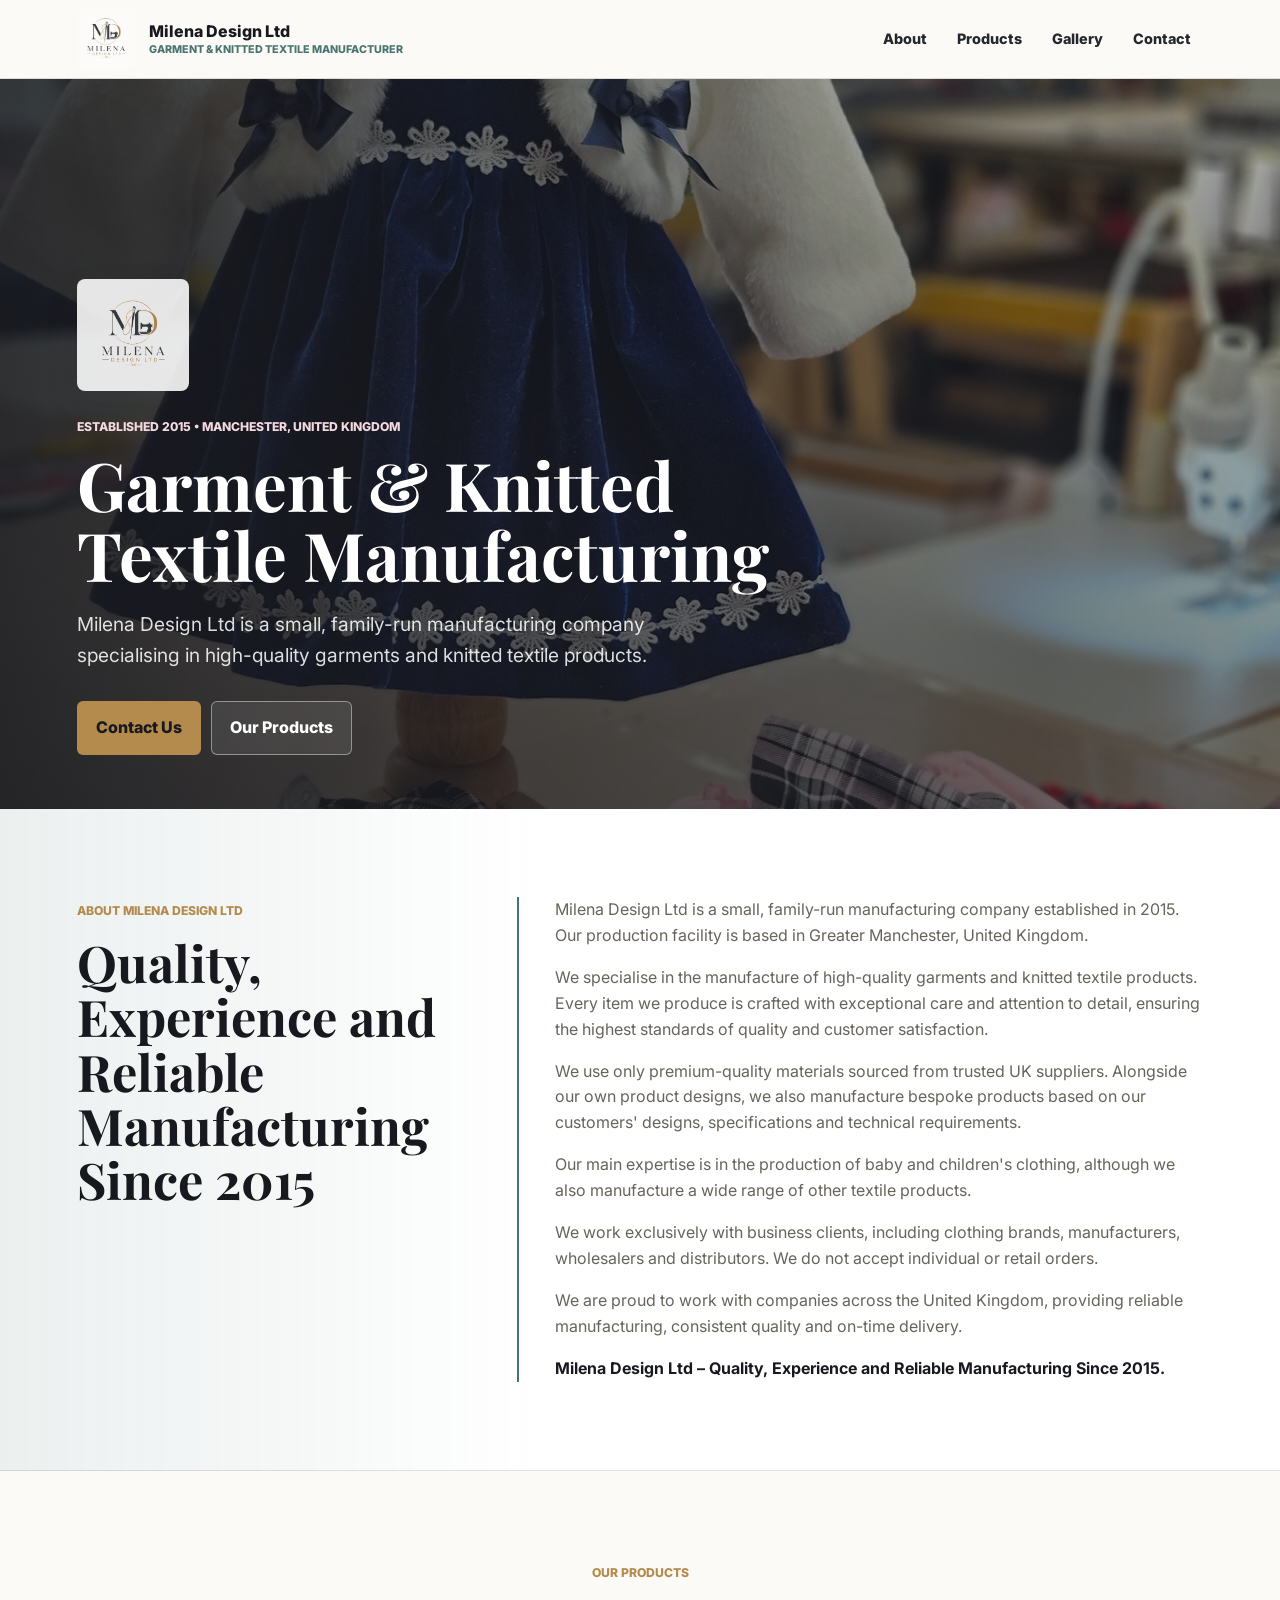
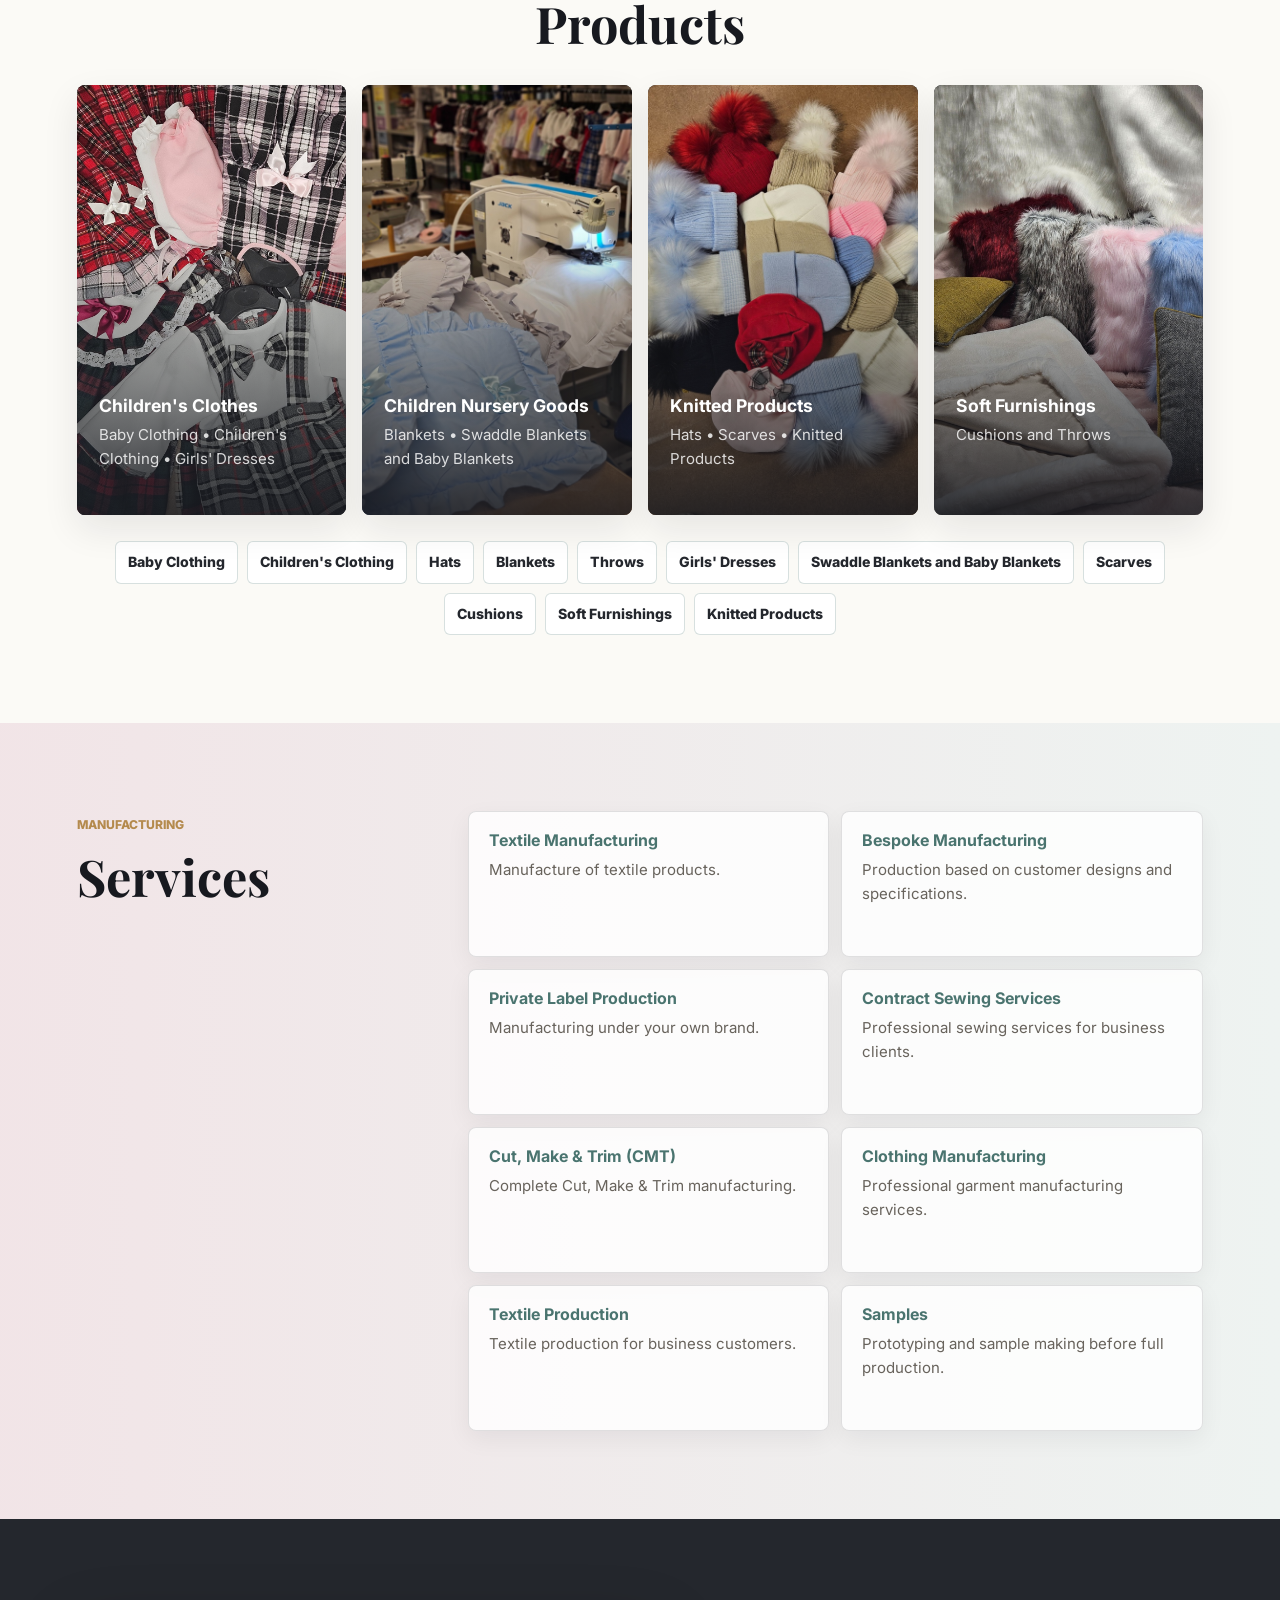
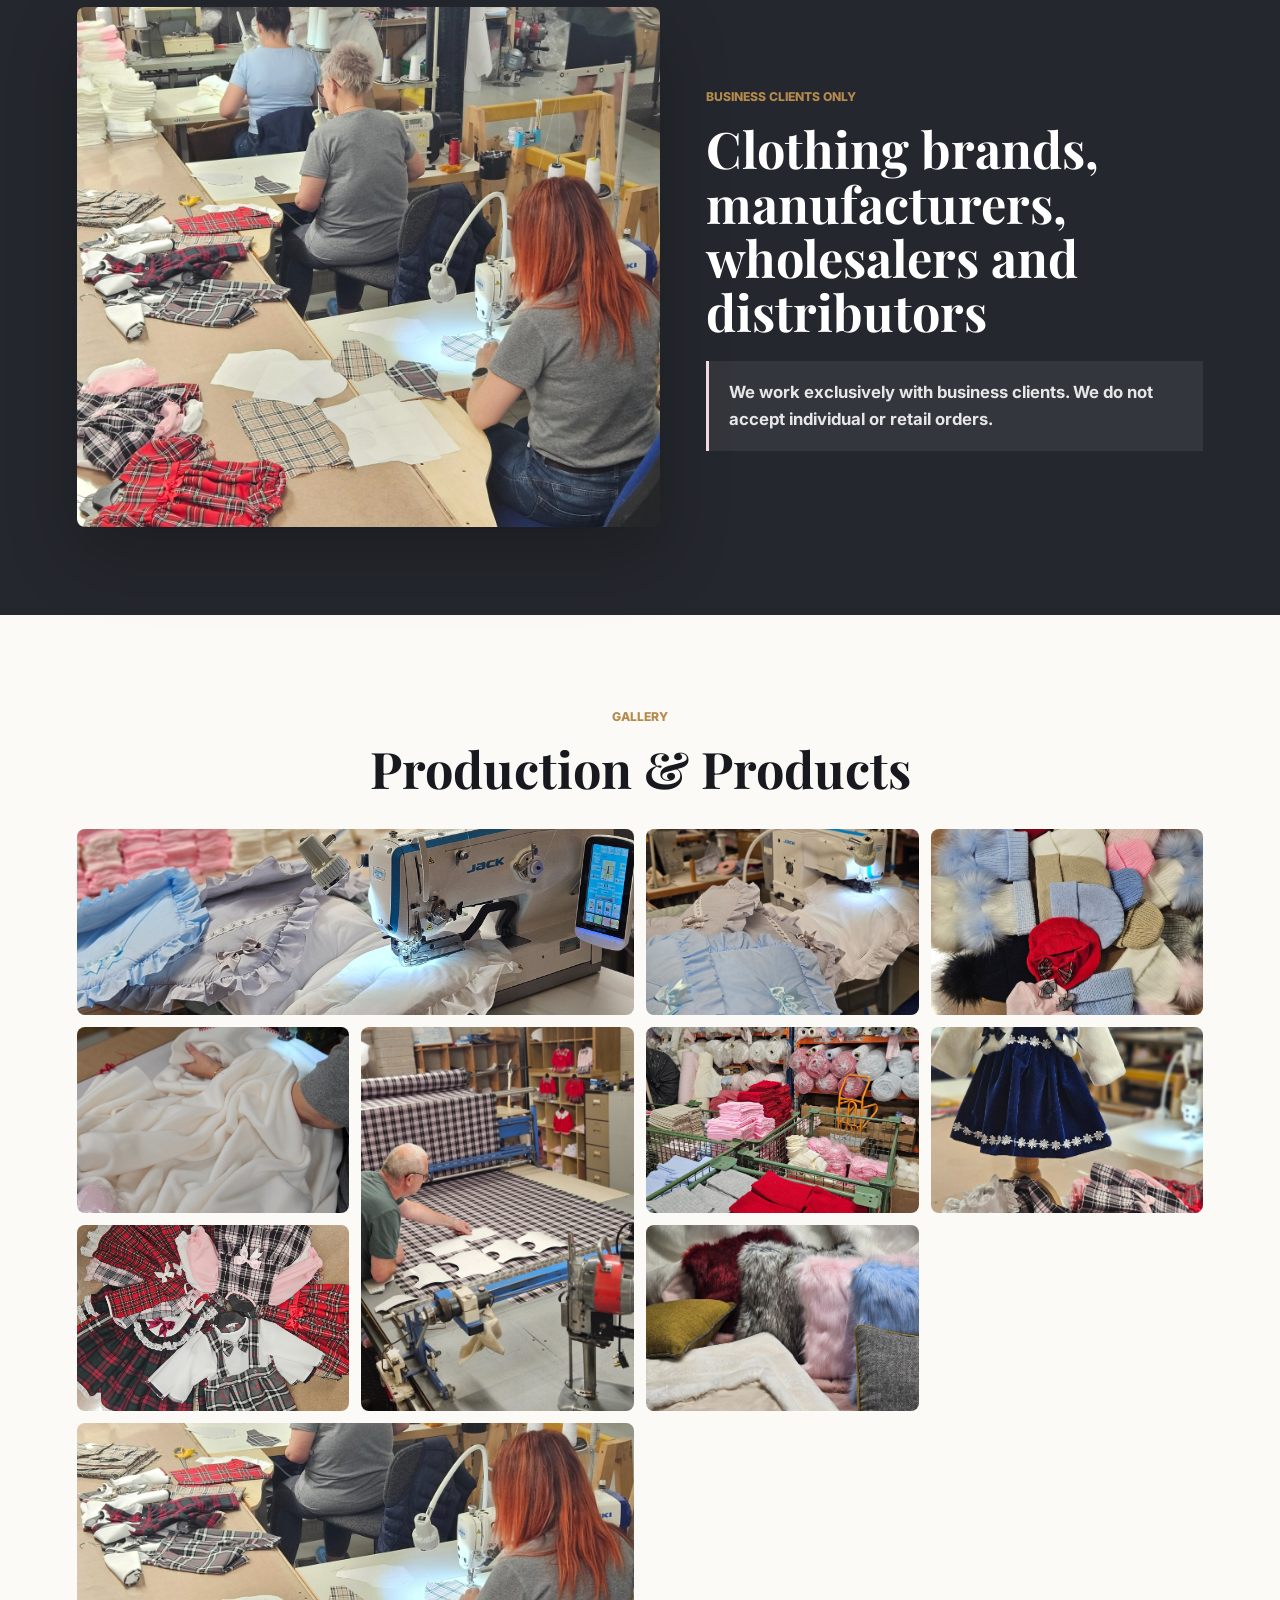
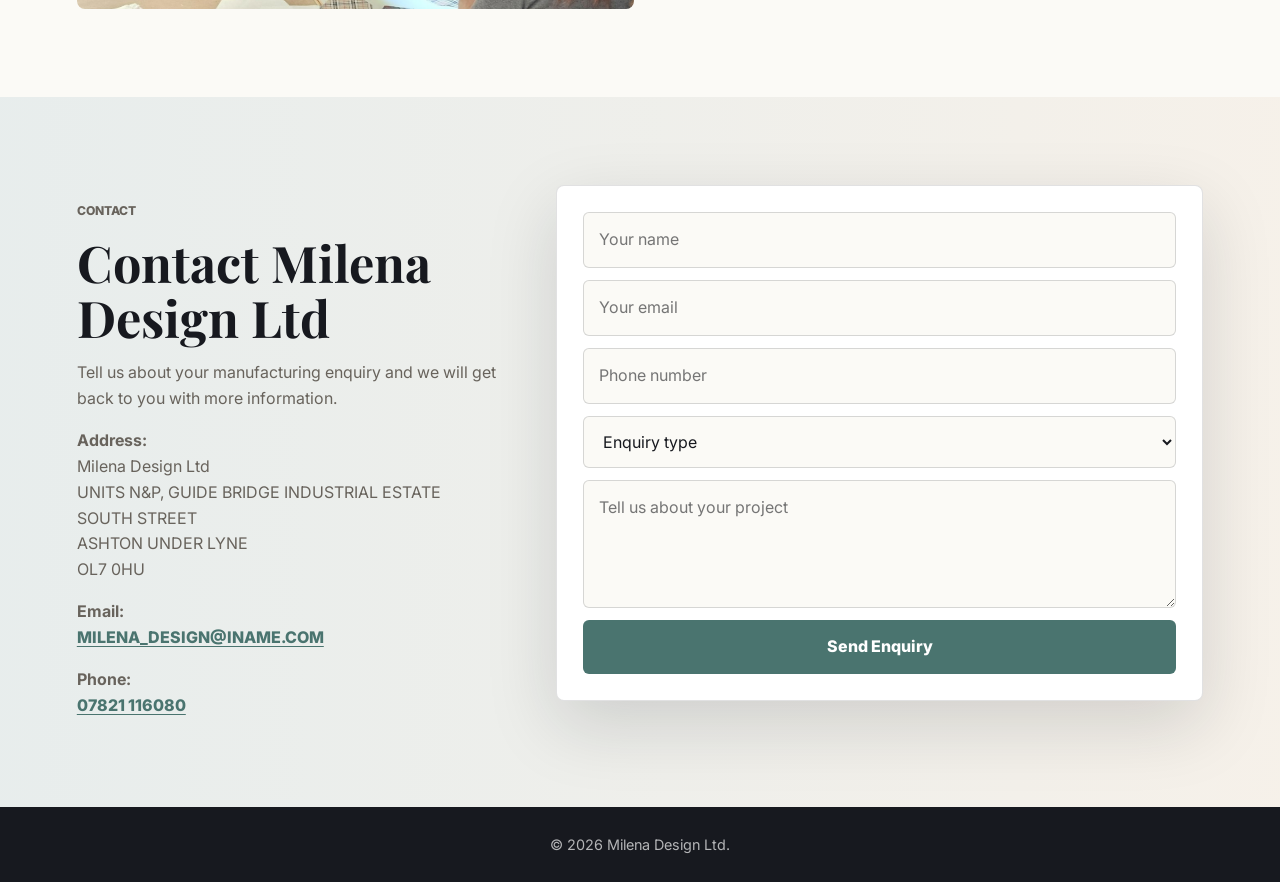
==== index.html @ 86151d1c "Add files via upload" ====
<!DOCTYPE html>
<html lang="en">
<head>
  <meta charset="UTF-8" />
  <meta name="viewport" content="width=device-width, initial-scale=1.0" />
  <title>Milena Design Ltd | Garment & Textile Manufacturing</title>
  <meta name="description" content="Milena Design Ltd is a family-run garment and knitted textile manufacturing company based in  Greater Manchester, United Kingdom, established in 2015. Contact: MILENA_DESIGN@INAME.COM, 07821 116080." />
  <link rel="preconnect" href="https://fonts.googleapis.com">
  <link rel="preconnect" href="https://fonts.gstatic.com" crossorigin>
  <link href="https://fonts.googleapis.com/css2?family=Inter:wght@400;500;600;700;800&family=Playfair+Display:wght@600;700&display=swap" rel="stylesheet">
  <link rel="stylesheet" href="style.css" />
</head>
<body>
<header class="site-header">
  <a class="brand" href="#top" aria-label="Milena Design Ltd home">
    <img src="assets/images/milena-design-logo.png" alt="Milena Design Ltd logo" />
    <span class="brand-copy">
      <strong>Milena Design Ltd</strong>
      <small>Garment &amp; Knitted Textile Manufacturer</small>
    </span>
  </a>
  <nav class="nav" aria-label="Main navigation">
    <a href="#about">About</a>
    <a href="#products">Products</a>
    <a href="#gallery">Gallery</a>
    <a href="#contact">Contact</a>
  </nav>
</header>

<main id="top">
  <section class="hero">
    <div class="hero-media">
      <img src="assets/images/girls-dress.jpg" alt="Girls' dress produced by Milena Design Ltd" />
    </div>
    <div class="hero-panel">
      <div class="hero-logo-frame">
        <img class="hero-logo-mark" src="assets/images/milena-design-logo-transparent.png" alt="Milena Design Ltd logo" />
      </div>
      <p class="eyebrow">Established 2015 • Manchester, United Kingdom</p>
      <h1>Garment & Knitted Textile Manufacturing</h1>
      <p class="hero-text">Milena Design Ltd is a small, family-run manufacturing company specialising in high-quality garments and knitted textile products.</p>
      <div class="hero-actions">
        <a class="btn primary" href="#contact">Contact Us</a>
        <a class="btn secondary" href="#products">Our Products</a>
      </div>
    

</div>
  </section>

  <section id="about" class="section about-section">
    <div class="section-title">
      <p class="eyebrow">About Milena Design Ltd</p>
      <h2>Quality, Experience and Reliable Manufacturing Since 2015</h2>
    </div>
    <div class="about-text">
      <p>Milena Design Ltd is a small, family-run manufacturing company established in 2015. Our production facility is based in Greater Manchester, United Kingdom.</p>
      <p>We specialise in the manufacture of high-quality garments and knitted textile products. Every item we produce is crafted with exceptional care and attention to detail, ensuring the highest standards of quality and customer satisfaction.</p>
      <p>We use only premium-quality materials sourced from trusted UK suppliers. Alongside our own product designs, we also manufacture bespoke products based on our customers' designs, specifications and technical requirements.</p>
      <p>Our main expertise is in the production of baby and children's clothing, although we also manufacture a wide range of other textile products.</p>
      <p>We work exclusively with business clients, including clothing brands, manufacturers, wholesalers and distributors. We do not accept individual or retail orders.</p>
      <p>We are proud to work with companies across the United Kingdom, providing reliable manufacturing, consistent quality and on-time delivery.</p>
      <p><strong>Milena Design Ltd – Quality, Experience and Reliable Manufacturing Since 2015.</strong></p>
    </div>
  </section>

  <section id="products" class="section products-section">
    <div class="section-title narrow">
      <p class="eyebrow">Our Products</p>
      <h2>Products</h2>
    </div>

    <div class="featured-products">
      <article class="feature-card">
        <img src="assets/images/childrens-clothes.jpg" alt="Children's clothes" />
        <div><h3>Children's Clothes</h3><p>Baby Clothing • Children's Clothing • Girls' Dresses</p></div>
      </article>
      <article class="feature-card">
        <img src="assets/images/baby-blankets-machine.jpg" alt="Baby Blankets and Swaddle Blankets" />
        <div><h3>Children Nursery Goods</h3><p>Blankets • Swaddle Blankets and Baby Blankets</p></div>
      </article>
      <article class="feature-card">
        <img src="assets/images/knitted-hats.jpg" alt="Hats and Knitted Textile Products" />
        <div><h3>Knitted Products</h3><p>Hats • Scarves • Knitted Products</p></div>
      </article>
      <article class="feature-card">
        <img src="assets/images/soft-furnishings.jpg" alt="Soft furnishings, cushions and throws" />
        <div><h3>Soft Furnishings</h3><p>Cushions and Throws</p></div>
      </article>
    </div>

    <div class="simple-list" aria-label="Additional products">
      <span>Baby Clothing</span>
      <span>Children's Clothing</span>
      <span>Hats</span>
      <span>Blankets</span>
      <span>Throws</span>
      <span>Girls' Dresses</span>
      <span>Swaddle Blankets and Baby Blankets</span>
      <span>Scarves</span>
      <span>Cushions</span>
      <span>Soft Furnishings</span>
      <span>Knitted Products</span>
    </div>
  </section>

  <section class="section services-section">
    <div class="services-card">
      <div class="services-intro">
        <p class="eyebrow">Manufacturing</p>
        <h2>Services</h2>
      </div>
      <div class="service-list service-grid">
        <article class="service-item">
          <h3>Textile Manufacturing</h3>
          <p>Manufacture of textile products.</p>
        </article>
        <article class="service-item">
          <h3>Bespoke Manufacturing</h3>
          <p>Production based on customer designs and specifications.</p>
        </article>
        <article class="service-item">
          <h3>Private Label Production</h3>
          <p>Manufacturing under your own brand.</p>
        </article>
        <article class="service-item">
          <h3>Contract Sewing Services</h3>
          <p>Professional sewing services for business clients.</p>
        </article>
        <article class="service-item">
          <h3>Cut, Make & Trim (CMT)</h3>
          <p>Complete Cut, Make & Trim manufacturing.</p>
        </article>
        <article class="service-item">
          <h3>Clothing Manufacturing</h3>
          <p>Professional garment manufacturing services.</p>
        </article>
        <article class="service-item">
          <h3>Textile Production</h3>
          <p>Textile production for business customers.</p>
        </article>
        <article class="service-item">
          <h3>Samples</h3>
          <p>Prototyping and sample making before full production.</p>
        </article>
      </div>
    </div>
  </section>

  <section class="section b2b-section">
    <img src="assets/images/workshop-production.jpg" alt="Workshop production at Milena Design Ltd" />
    <div>
      <p class="eyebrow">Business Clients Only</p>
      <h2>Clothing brands, manufacturers, wholesalers and distributors</h2>
      <p class="b2b-note">We work exclusively with business clients. We do not accept individual or retail orders.</p>
    </div>
  </section>

  <section id="gallery" class="section gallery-section">
    <div class="section-title narrow">
      <p class="eyebrow">Gallery</p>
      <h2>Production & Products</h2>
    </div>
    <div class="gallery-grid">
      <a class="wide" href="assets/images/sewing-machine-production.jpg"><img src="assets/images/sewing-machine-production.jpg" alt="Sewing machine production" /></a>
      <a href="assets/images/baby-blankets-machine.jpg"><img src="assets/images/baby-blankets-machine.jpg" alt="Baby blankets beside sewing machine" /></a>
      <a href="assets/images/knitted-hats.jpg"><img src="assets/images/knitted-hats.jpg" alt="Knitted hats" /></a>
      <a href="assets/images/textile-finishing.jpg"><img src="assets/images/textile-finishing.jpg" alt="Textile finishing" /></a>
      <a class="tall" href="assets/images/cutting-patterns.jpg"><img src="assets/images/cutting-patterns.jpg" alt="Cutting patterns" /></a>
      <a href="assets/images/materials-stock.jpg"><img src="assets/images/materials-stock.jpg" alt="Materials stock" /></a>
      <a href="assets/images/girls-dress.jpg"><img src="assets/images/girls-dress.jpg" alt="Girls' dress produced by Milena Design Ltd" /></a>
      <a href="assets/images/childrens-clothes.jpg"><img src="assets/images/childrens-clothes.jpg" alt="Children's clothes collection" /></a>
      <a href="assets/images/soft-furnishings.jpg"><img src="assets/images/soft-furnishings.jpg" alt="Soft furnishings, cushions and throws" /></a>
      <a class="wide" href="assets/images/workshop-production.jpg"><img src="assets/images/workshop-production.jpg" alt="Workshop production" /></a>
    </div>
  </section>

  <section id="contact" class="section contact-section">
    <div class="contact-copy">
      <p class="eyebrow">Contact</p>
      <h2>Contact Milena Design Ltd</h2>
      <p>Tell us about your manufacturing enquiry and we will get back to you with more information.</p>
      <p><strong>Address:</strong><br>Milena Design Ltd<br>UNITS N&amp;P, GUIDE BRIDGE INDUSTRIAL ESTATE<br>SOUTH STREET<br>ASHTON UNDER LYNE<br>OL7 0HU</p>
      <p><strong>Email:</strong><br><a href="mailto:MILENA_DESIGN@INAME.COM">MILENA_DESIGN@INAME.COM</a></p>
      <p><strong>Phone:</strong><br><a href="tel:+447821116080">07821 116080</a></p>
    </div>

    <form class="contact-form" action="mailto:MILENA_DESIGN@INAME.COM" method="post" enctype="text/plain">
      <input type="text" name="name" placeholder="Your name" required />
      <input type="email" name="email" placeholder="Your email" required />
      <input type="tel" name="phone" placeholder="Phone number" />
      <select name="service">
        <option value="">Enquiry type</option>
        <option>Baby Clothing</option>
        <option>Children's Clothing</option>
        <option>Knitted Products</option>
        <option>Bespoke Manufacturing</option>
        <option>Private Label Production</option>
        <option>Contract Sewing Services</option>
        <option>Cut, Make & Trim (CMT)</option>
        <option>Other</option>
      </select>
      <textarea name="message" placeholder="Tell us about your project"></textarea>
      <button class="btn primary" type="submit">Send Enquiry</button>
    </form>
  </section>
</main>

<footer class="site-footer">
  <p class="copyright">© 2026 Milena Design Ltd.</p>
</footer>
</body>
</html>
---- style.css ----
:root {
  --ink: #17191f;
  --charcoal: #24272d;
  --porcelain: #fbfaf6;
  --white: #ffffff;
  --mist: #eef3f1;
  --blush: #f4d9df;
  --teal: #4a746f;
  --copper: #ad675a;
  --brass: #b48a4d;
  --moss: #6f7f61;
  --text: #2b2a27;
  --muted: #68635c;
  --line: rgba(23, 25, 31, 0.13);
  --line-strong: rgba(23, 25, 31, 0.24);
  --shadow: 0 24px 70px rgba(23, 25, 31, 0.15);
  --soft-shadow: 0 14px 36px rgba(23, 25, 31, 0.09);
}

* {
  box-sizing: border-box;
  margin: 0;
  padding: 0;
}

html {
  scroll-behavior: smooth;
}

body {
  min-width: 320px;
  font-family: Inter, Arial, Helvetica, sans-serif;
  color: var(--text);
  background: var(--porcelain);
  line-height: 1.62;
  text-rendering: optimizeLegibility;
}

img {
  display: block;
  max-width: 100%;
}

a {
  color: inherit;
}

a:focus-visible,
button:focus-visible,
input:focus-visible,
select:focus-visible,
textarea:focus-visible {
  outline: 3px solid rgba(180, 138, 77, 0.42);
  outline-offset: 3px;
}

.site-header {
  position: sticky;
  top: 0;
  z-index: 50;
  display: grid;
  grid-template-columns: minmax(260px, 1fr) auto;
  gap: 26px;
  align-items: center;
  padding: 10px max(22px, 6vw);
  background: rgba(251, 250, 246, 0.92);
  border-bottom: 1px solid var(--line);
  backdrop-filter: blur(16px);
  -webkit-backdrop-filter: blur(16px);
}

.brand {
  display: inline-flex;
  width: fit-content;
  min-width: 0;
  align-items: center;
  gap: 14px;
  text-decoration: none;
}

.brand img {
  width: 58px;
  height: 58px;
  object-fit: contain;
}

.brand-copy {
  display: grid;
  gap: 3px;
  min-width: 0;
  line-height: 1.15;
}

.brand-copy strong {
  color: var(--ink);
  font-size: 1rem;
  font-weight: 800;
  letter-spacing: 0;
}

.brand-copy small {
  color: var(--teal);
  font-size: .67rem;
  font-weight: 800;
  letter-spacing: 0;
  text-transform: uppercase;
}

.nav {
  display: flex;
  flex-wrap: wrap;
  justify-content: flex-end;
  gap: 6px;
}

.nav a {
  min-height: 40px;
  display: inline-flex;
  align-items: center;
  padding: 9px 12px;
  border-radius: 6px;
  color: var(--charcoal);
  font-size: .9rem;
  font-weight: 800;
  text-decoration: none;
  transition: background .2s ease, color .2s ease;
}

.nav a:hover {
  background: var(--mist);
  color: var(--teal);
}

.hero {
  position: relative;
  min-height: calc(100svh - 170px);
  display: grid;
  align-items: end;
  overflow: hidden;
  background: var(--ink);
  isolation: isolate;
}

.hero-media {
  position: absolute;
  inset: 0;
  z-index: -2;
  min-height: 100%;
}

.hero-media::after {
  content: "";
  position: absolute;
  inset: 0;
  z-index: 1;
  background:
    linear-gradient(90deg, rgba(23, 25, 31, .84), rgba(23, 25, 31, .54) 42%, rgba(23, 25, 31, .12)),
    linear-gradient(180deg, rgba(23, 25, 31, .1), rgba(23, 25, 31, .52));
  pointer-events: none;
}

.hero-media img {
  width: 100%;
  height: 100%;
  min-height: calc(100svh - 170px);
  object-fit: cover;
  object-position: center 42%;
}

.hero-panel {
  width: min(760px, calc(100% - 44px));
  margin: 0 max(22px, 6vw) 54px;
  color: var(--white);
}

.hero-logo-frame {
  width: 112px;
  margin-bottom: 22px;
  padding: 8px;
  border-radius: 8px;
  background: rgba(255, 255, 255, .88);
  box-shadow: var(--soft-shadow);
}

.hero-logo-mark {
  width: 100%;
  height: auto;
  object-fit: contain;
}

.eyebrow {
  display: inline-block;
  margin-bottom: 14px;
  color: var(--brass);
  font-size: .76rem;
  font-weight: 800;
  letter-spacing: 0;
  text-transform: uppercase;
}

.hero .eyebrow {
  color: var(--blush);
}

h1,
h2,
h3 {
  color: var(--ink);
  line-height: 1.08;
  letter-spacing: 0;
}

h1,
h2 {
  font-family: "Playfair Display", Georgia, serif;
}

h1 {
  max-width: 720px;
  margin-bottom: 20px;
  color: var(--white);
  font-size: 4.2rem;
  line-height: 1.03;
}

h2 {
  font-size: 3.15rem;
}

h3 {
  font-size: 1.1rem;
}

.hero-text {
  max-width: 630px;
  margin-bottom: 30px;
  color: rgba(255, 255, 255, .86);
  font-size: 1.2rem;
}

.hero-actions {
  display: flex;
  flex-wrap: wrap;
  gap: 10px;
}

.btn {
  min-height: 48px;
  display: inline-flex;
  align-items: center;
  justify-content: center;
  padding: 13px 18px;
  border: 1px solid transparent;
  border-radius: 6px;
  font: inherit;
  font-weight: 800;
  text-decoration: none;
  cursor: pointer;
  transition: transform .2s ease, background .2s ease, border-color .2s ease, color .2s ease;
}

.btn:hover {
  transform: translateY(-1px);
}

.btn.primary {
  background: var(--brass);
  color: var(--ink);
}

.btn.primary:hover {
  background: #c79b5a;
}

.btn.secondary {
  border-color: rgba(255, 255, 255, .42);
  background: rgba(255, 255, 255, .09);
  color: var(--white);
}

.btn.secondary:hover {
  background: rgba(255, 255, 255, .18);
}

.section {
  padding: 88px max(22px, 6vw);
}

.section-title {
  max-width: 900px;
  margin: 0 auto 34px;
  text-align: center;
}

.section-title.narrow {
  max-width: 680px;
}

.about-section {
  display: grid;
  grid-template-columns: minmax(260px, .72fr) minmax(0, 1.28fr);
  gap: 54px;
  align-items: start;
  background:
    linear-gradient(90deg, rgba(74, 116, 111, .11), transparent 42%),
    var(--white);
  border-bottom: 1px solid var(--line);
}

.about-section .section-title {
  position: sticky;
  top: 104px;
  margin: 0;
  text-align: left;
}

.about-text {
  max-width: 880px;
  display: grid;
  gap: 16px;
  padding-left: 36px;
  border-left: 2px solid var(--teal);
}

.about-text p {
  color: var(--muted);
  font-size: 1rem;
}

.about-text strong {
  color: var(--ink);
}

.products-section {
  background: var(--porcelain);
}

.featured-products {
  max-width: 1220px;
  margin: 0 auto 26px;
  display: grid;
  grid-template-columns: repeat(4, minmax(0, 1fr));
  gap: 16px;
}

.feature-card {
  position: relative;
  min-height: 430px;
  display: grid;
  align-content: end;
  overflow: hidden;
  border-radius: 8px;
  background: var(--ink);
  box-shadow: var(--soft-shadow);
}

.feature-card img {
  position: absolute;
  inset: 0;
  width: 100%;
  height: 100%;
  object-fit: cover;
  transition: transform .45s ease, filter .45s ease;
}

.feature-card::after {
  content: "";
  position: absolute;
  inset: 0;
  background: linear-gradient(180deg, rgba(23, 25, 31, 0) 34%, rgba(23, 25, 31, .86));
}

.feature-card:hover img {
  transform: scale(1.045);
  filter: saturate(1.05);
}

.feature-card div {
  position: relative;
  z-index: 2;
  padding: 22px;
}

.feature-card h3 {
  margin-bottom: 8px;
  color: var(--white);
}

.feature-card p {
  min-height: 70px;
  color: rgba(255, 255, 255, .82);
  font-size: .94rem;
}

.simple-list {
  max-width: 1100px;
  margin: 0 auto;
  display: flex;
  flex-wrap: wrap;
  justify-content: center;
  gap: 9px;
}

.simple-list span {
  min-height: 40px;
  display: inline-flex;
  align-items: center;
  padding: 9px 12px;
  border: 1px solid rgba(74, 116, 111, .22);
  border-radius: 6px;
  background: var(--white);
  color: var(--charcoal);
  font-size: .88rem;
  font-weight: 800;
}

.services-section {
  background:
    linear-gradient(90deg, rgba(244, 217, 223, .56), rgba(238, 243, 241, .86)),
    var(--mist);
}

.services-card {
  max-width: 1160px;
  margin: 0 auto;
  display: grid;
  grid-template-columns: minmax(240px, .48fr) minmax(0, 1fr);
  gap: 38px;
  align-items: start;
}

.services-intro {
  position: sticky;
  top: 104px;
}

.service-list {
  display: grid;
  gap: 12px;
}

.service-grid {
  grid-template-columns: repeat(2, minmax(0, 1fr));
}

.service-item {
  min-height: 146px;
  padding: 20px;
  border: 1px solid var(--line);
  border-radius: 8px;
  background: rgba(255, 255, 255, .82);
  box-shadow: 0 8px 24px rgba(23, 25, 31, .06);
}

.service-item h3 {
  margin-bottom: 8px;
  color: var(--teal);
  font-size: 1rem;
}

.service-item p {
  color: var(--muted);
  font-size: .94rem;
}

.b2b-section {
  display: grid;
  grid-template-columns: minmax(0, 1.08fr) minmax(300px, .92fr);
  gap: 46px;
  align-items: center;
  background: var(--charcoal);
  color: rgba(255, 255, 255, .86);
}

.b2b-section img {
  width: 100%;
  height: 520px;
  object-fit: cover;
  border-radius: 8px;
  box-shadow: 0 28px 70px rgba(0, 0, 0, .24);
}

.b2b-section div {
  max-width: 610px;
}

.b2b-section h2 {
  color: var(--white);
}

.b2b-note {
  margin-top: 22px;
  padding: 18px 20px;
  border-left: 3px solid var(--blush);
  background: rgba(255, 255, 255, .07);
  color: rgba(255, 255, 255, .88);
  font-size: 1.05rem;
  font-weight: 700;
}

.gallery-section {
  background: var(--porcelain);
}

.gallery-grid {
  max-width: 1240px;
  margin: 0 auto;
  display: grid;
  grid-template-columns: repeat(4, minmax(0, 1fr));
  grid-auto-rows: 186px;
  gap: 12px;
}

.gallery-grid a {
  position: relative;
  overflow: hidden;
  border-radius: 8px;
  background: var(--ink);
}

.gallery-grid a.wide {
  grid-column: span 2;
}

.gallery-grid a.tall {
  grid-row: span 2;
}

.gallery-grid img {
  width: 100%;
  height: 100%;
  object-fit: cover;
  transition: transform .45s ease, opacity .45s ease;
}

.gallery-grid a:hover img {
  transform: scale(1.045);
  opacity: .95;
}

.contact-section {
  display: grid;
  grid-template-columns: minmax(260px, .8fr) minmax(0, 1.2fr);
  gap: 48px;
  align-items: start;
  background:
    linear-gradient(90deg, rgba(74, 116, 111, .13), rgba(180, 138, 77, .12)),
    var(--white);
}

.contact-copy {
  max-width: 540px;
}

.contact-copy p {
  margin-top: 16px;
  color: var(--muted);
}

.contact-copy a {
  color: var(--teal);
  font-weight: 800;
  text-decoration-thickness: 1px;
  text-underline-offset: 3px;
}

.contact-form {
  display: grid;
  gap: 12px;
  padding: 26px;
  border: 1px solid var(--line);
  border-radius: 8px;
  background: var(--white);
  box-shadow: var(--shadow);
}

input,
select,
textarea {
  width: 100%;
  border: 1px solid rgba(23, 25, 31, .16);
  border-radius: 6px;
  padding: 14px 15px;
  background: var(--porcelain);
  color: var(--ink);
  font: inherit;
  transition: background .2s ease, border-color .2s ease, box-shadow .2s ease;
}

input:focus,
select:focus,
textarea:focus {
  border-color: rgba(74, 116, 111, .68);
  background: var(--white);
  box-shadow: 0 0 0 4px rgba(74, 116, 111, .12);
  outline: none;
}

textarea {
  min-height: 128px;
  resize: vertical;
}

button {
  border: none;
}

.contact-form .btn.primary {
  width: 100%;
  background: var(--teal);
  color: var(--white);
}

.contact-form .btn.primary:hover {
  background: #3d645f;
}

.site-footer {
  padding: 26px max(22px, 6vw);
  background: var(--ink);
  color: rgba(255, 255, 255, .68);
  text-align: center;
  font-size: .9rem;
}

.copyright {
  color: rgba(255, 255, 255, .68);
}

@media (max-width: 1180px) {
  h1 {
    font-size: 3.7rem;
  }

  h2 {
    font-size: 2.65rem;
  }

  .featured-products {
    grid-template-columns: repeat(2, minmax(0, 1fr));
  }
}

@media (max-width: 980px) {
  .site-header,
  .about-section,
  .services-card,
  .b2b-section,
  .contact-section {
    grid-template-columns: 1fr;
  }

  .site-header {
    gap: 10px;
  }

  .nav {
    justify-content: flex-start;
  }

  .about-section .section-title,
  .services-intro {
    position: static;
  }

  .about-text {
    padding-left: 22px;
  }

  .service-grid,
  .gallery-grid {
    grid-template-columns: repeat(2, minmax(0, 1fr));
  }

  .b2b-section img {
    height: 430px;
  }
}

@media (max-width: 680px) {
  .site-header {
    position: static;
    padding: 12px 18px;
  }

  .brand {
    gap: 10px;
  }

  .brand img {
    width: 50px;
    height: 50px;
  }

  .brand-copy strong {
    font-size: .96rem;
  }

  .brand-copy small {
    font-size: .62rem;
  }

  .nav {
    width: 100%;
    gap: 4px;
  }

  .nav a {
    padding: 8px 9px;
    font-size: .84rem;
  }

  .hero {
    min-height: 590px;
  }

  .hero-media img {
    min-height: 590px;
    object-position: 48% center;
  }

  .hero-media::after {
    background:
      linear-gradient(180deg, rgba(23, 25, 31, .32), rgba(23, 25, 31, .88)),
      linear-gradient(90deg, rgba(23, 25, 31, .32), rgba(23, 25, 31, .08));
  }

  .hero-panel {
    width: calc(100% - 36px);
    margin: 0 18px 36px;
  }

  .hero-logo-frame {
    width: 108px;
    margin-bottom: 18px;
  }

  h1 {
    font-size: 2.85rem;
  }

  h2 {
    font-size: 2.25rem;
  }

  .hero-text {
    font-size: 1.05rem;
  }

  .hero-actions .btn {
    flex: 1 1 160px;
    padding-left: 12px;
    padding-right: 12px;
  }

  .section {
    padding: 64px 18px;
  }

  .featured-products,
  .service-grid,
  .gallery-grid {
    grid-template-columns: 1fr;
  }

  .feature-card {
    min-height: 360px;
  }

  .feature-card p {
    min-height: 0;
  }

  .gallery-grid {
    grid-auto-rows: 238px;
  }

  .gallery-grid a.wide,
  .gallery-grid a.tall {
    grid-column: span 1;
    grid-row: span 1;
  }

  .b2b-section img {
    height: 350px;
  }

  .contact-form {
    padding: 18px;
  }
}
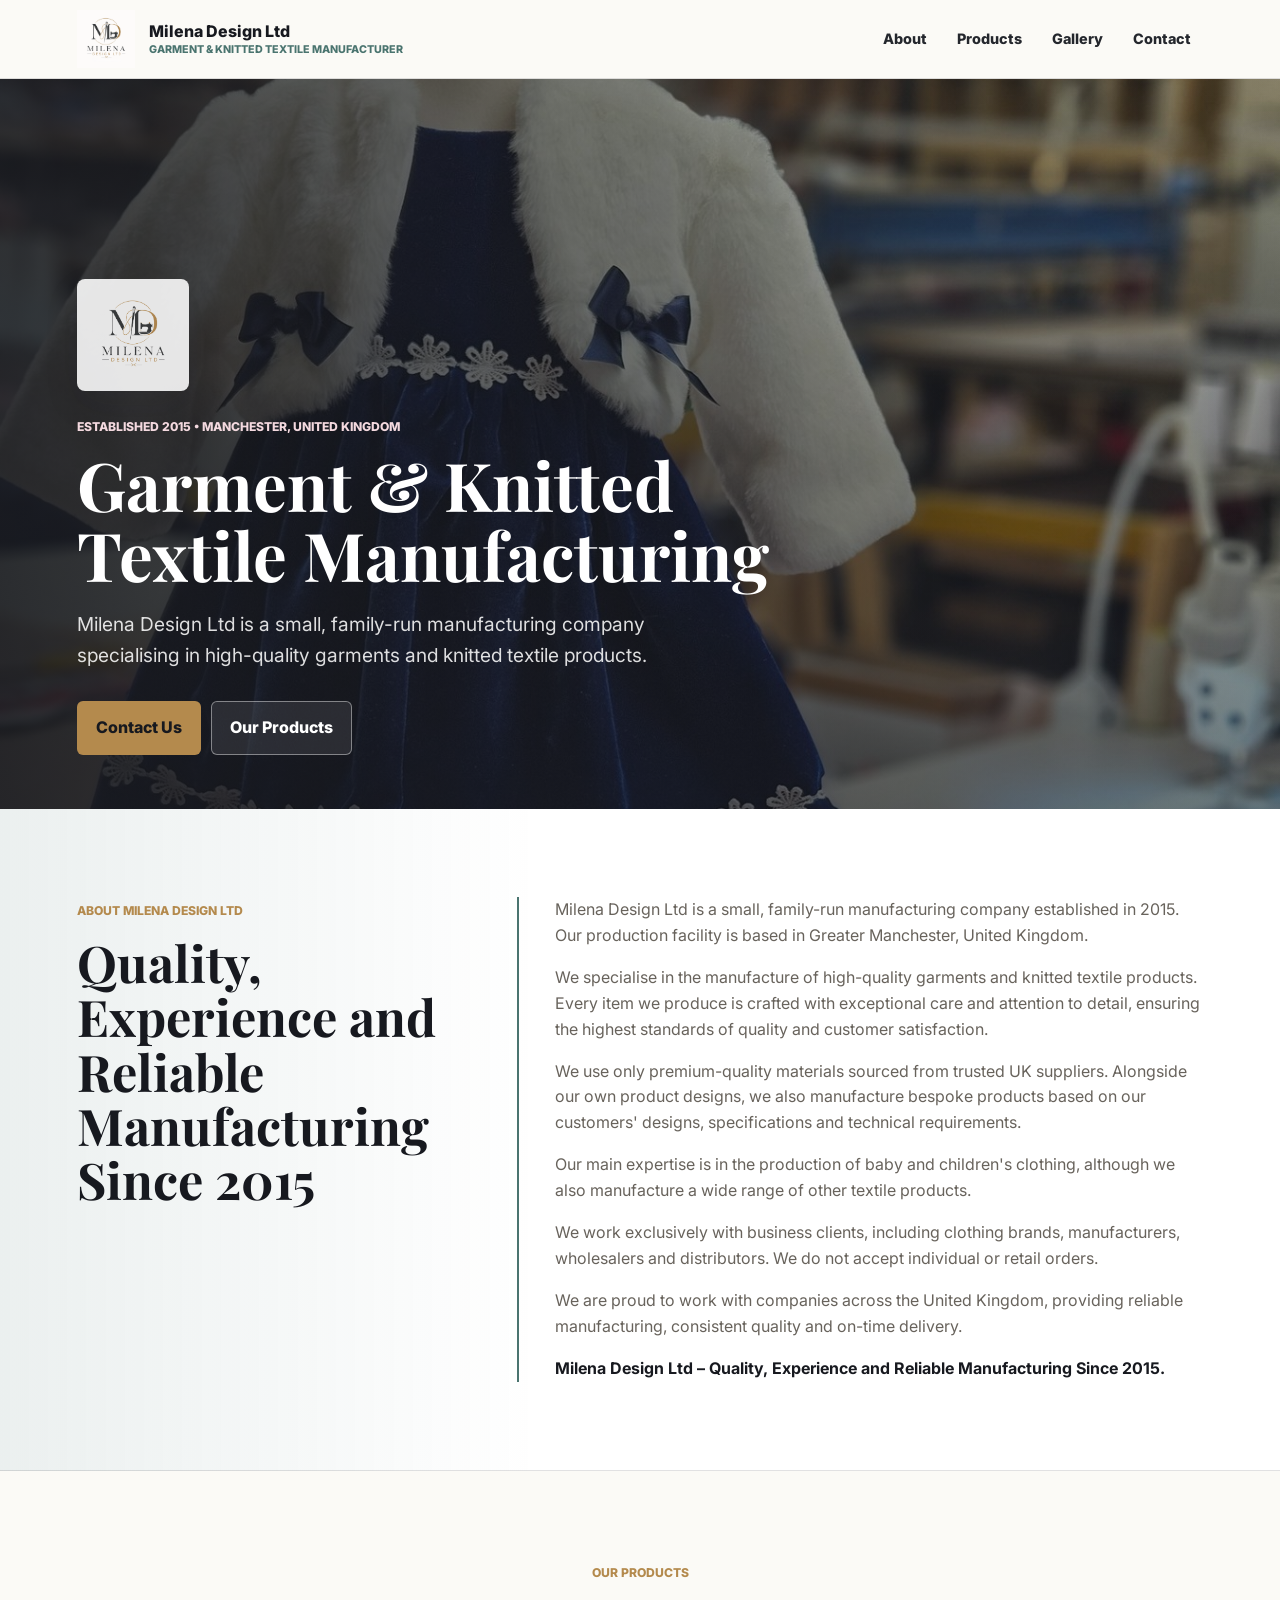
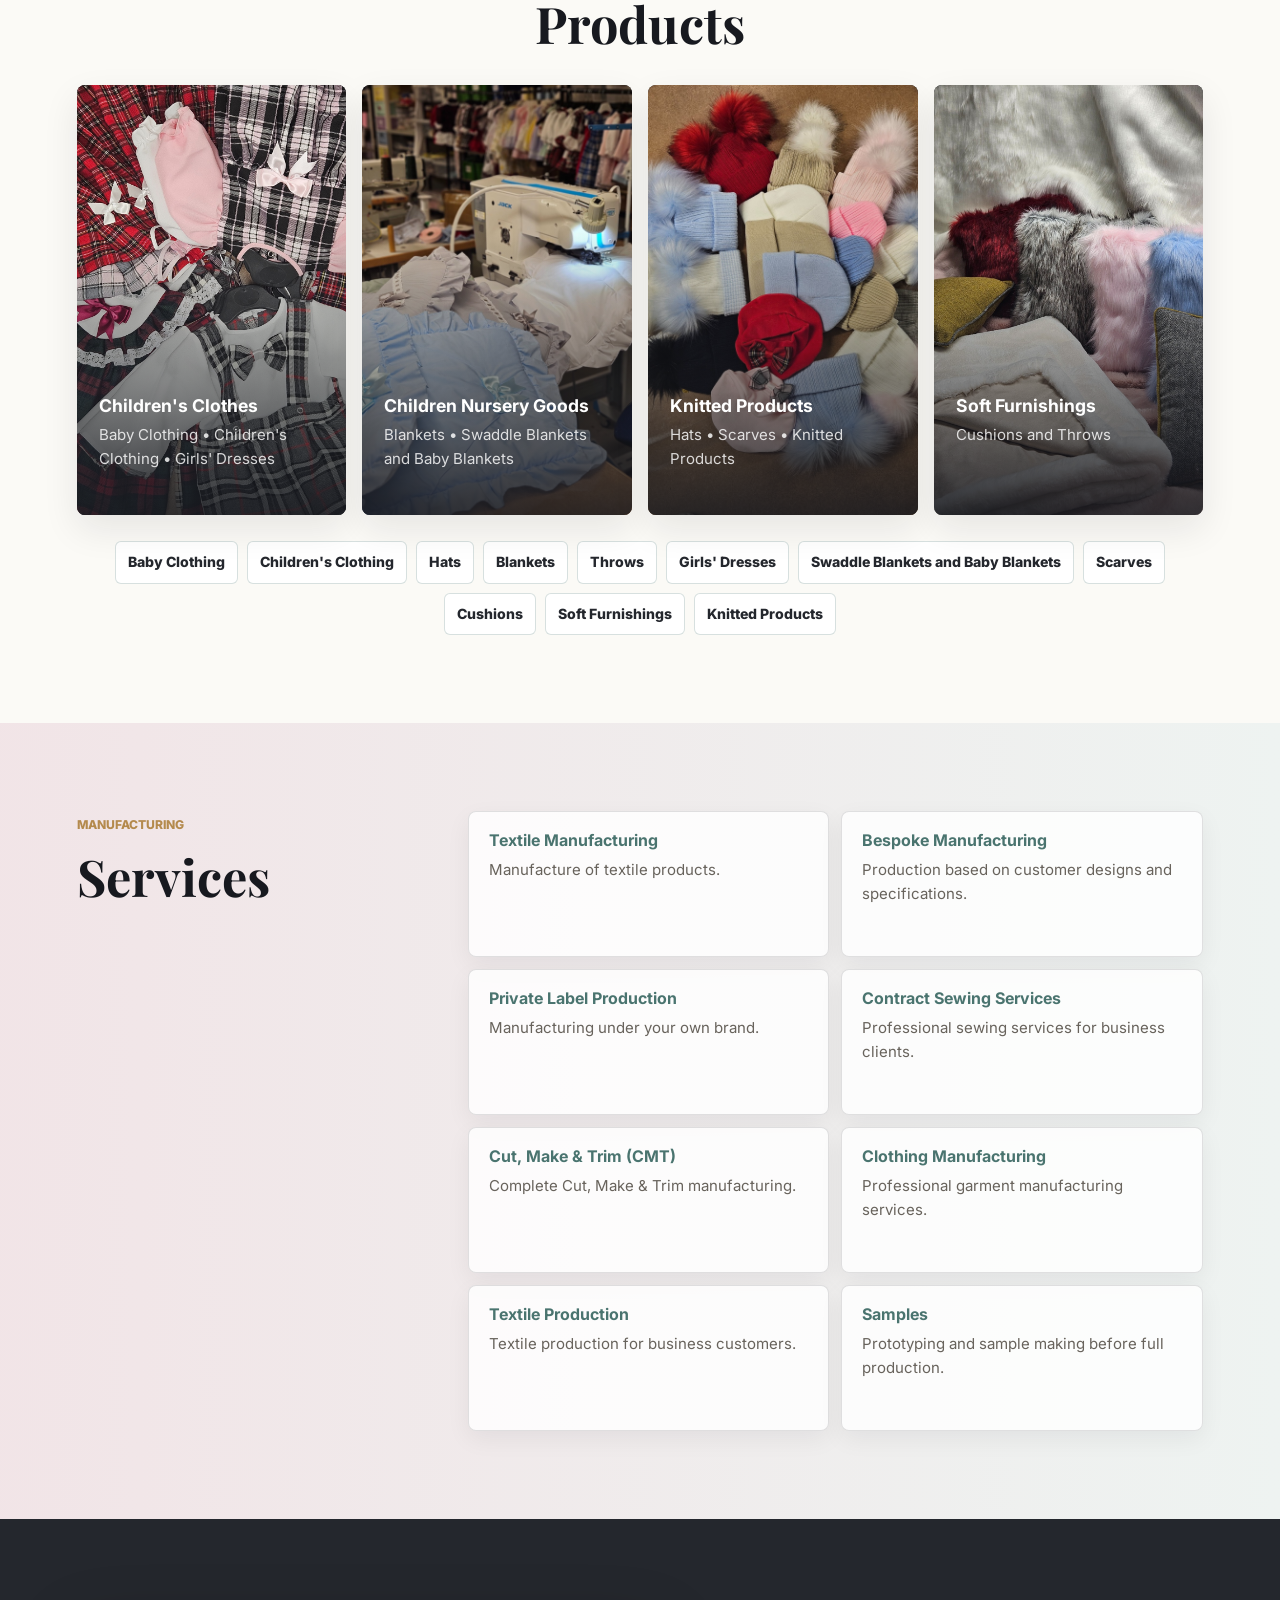
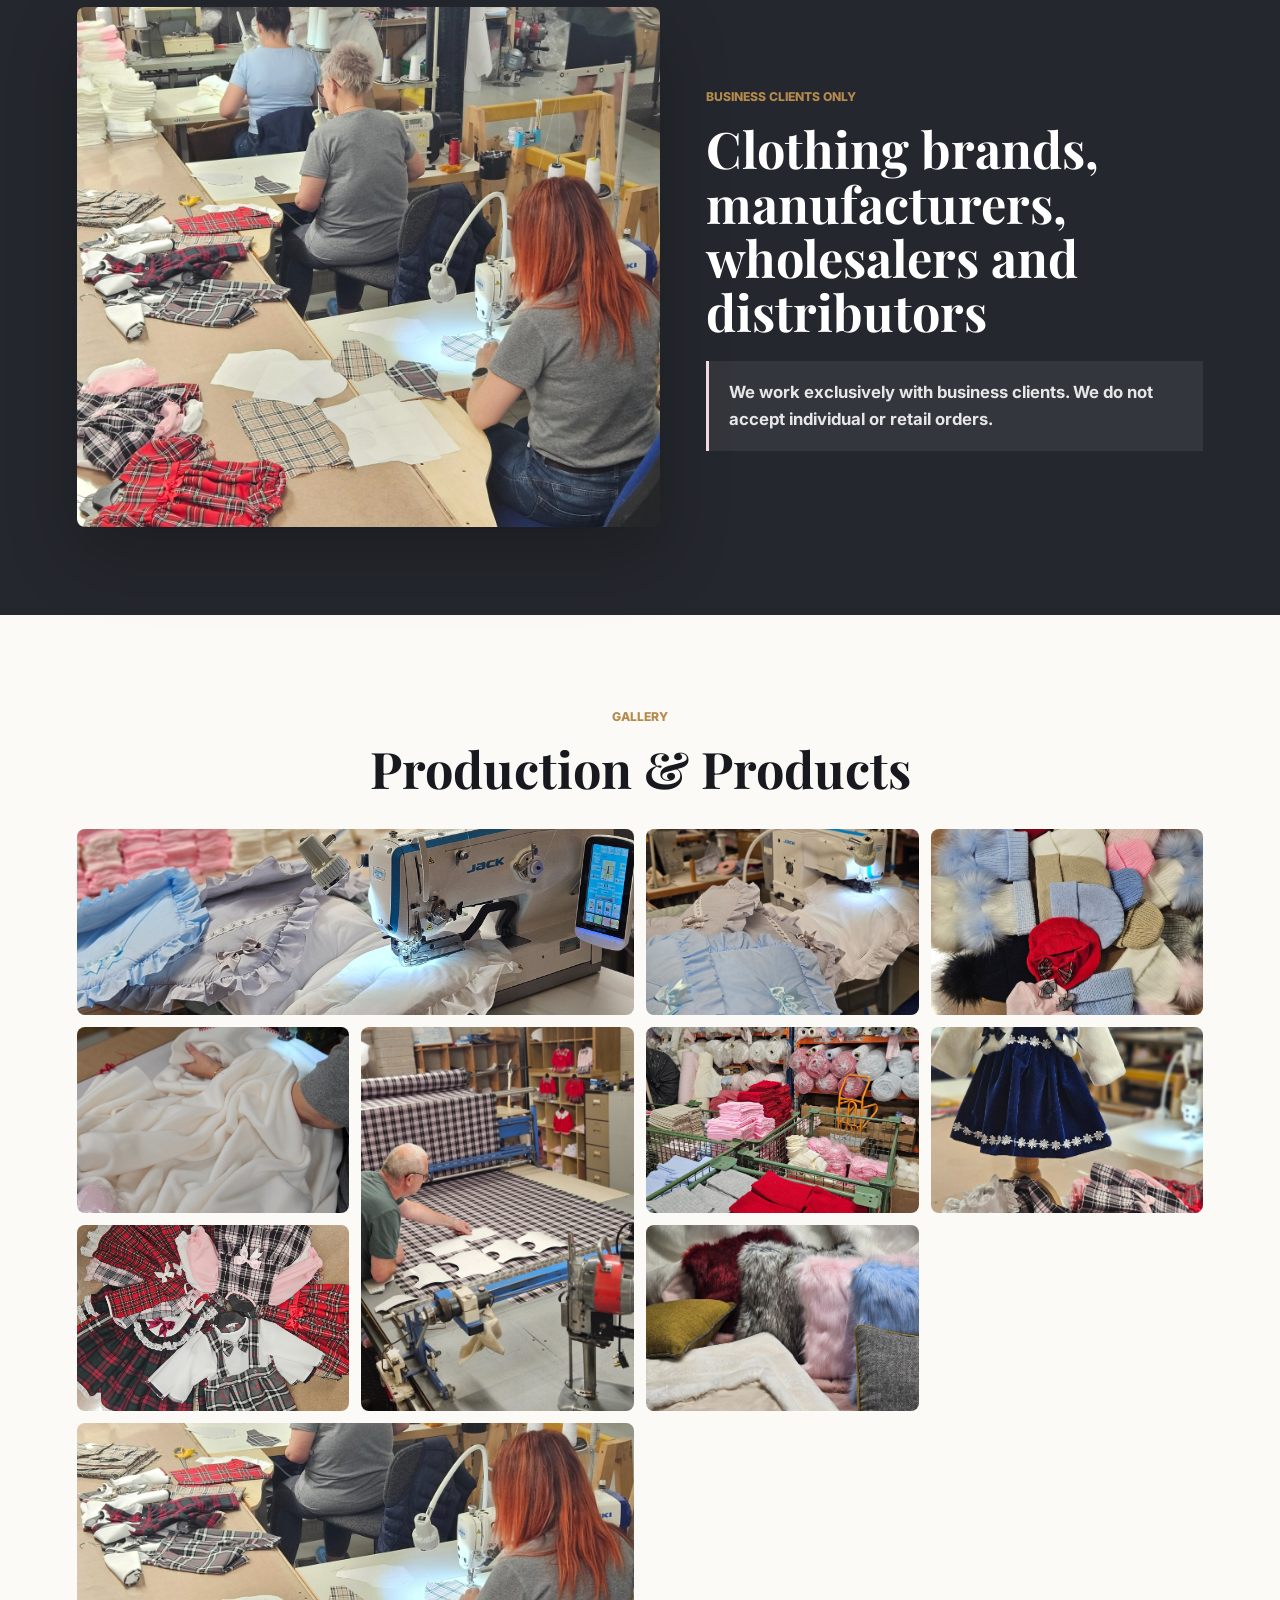
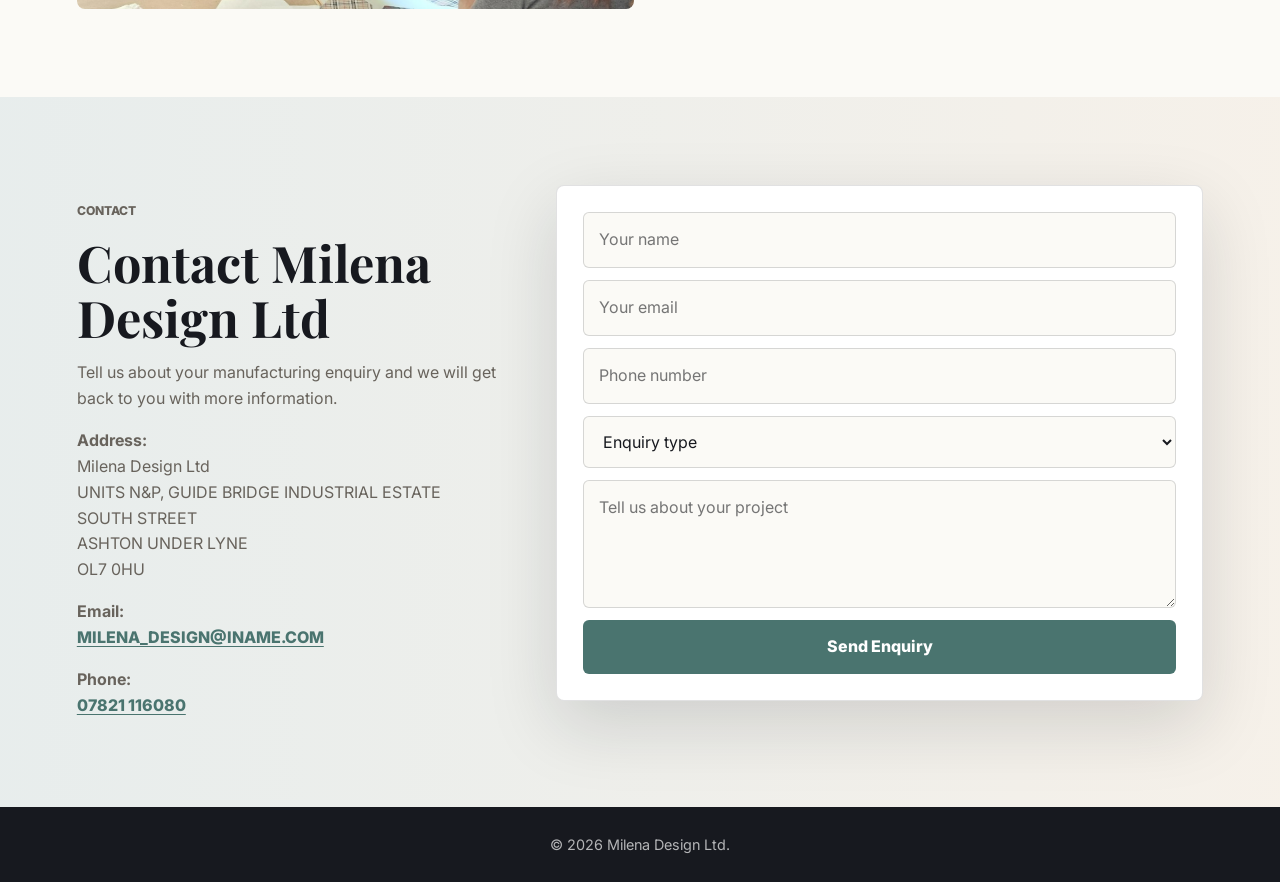
==== commit 37422ccf: "Add files via upload" ====
--- a/index.html
+++ b/index.html
@@ -9,6 +9,19 @@
   <link rel="preconnect" href="https://fonts.gstatic.com" crossorigin>
   <link href="https://fonts.googleapis.com/css2?family=Inter:wght@400;500;600;700;800&family=Playfair+Display:wght@600;700&display=swap" rel="stylesheet">
   <link rel="stylesheet" href="style.css" />
+
+<style>
+@media (min-width:768px){
+.hero,.hero-section,.hero-banner,.main-hero{
+background-position:center 20%!important;
+background-size:cover!important;
+}
+.hero img,.hero-section img,.hero-banner img,.main-hero img{
+object-fit:cover!important;
+object-position:center 20%!important;
+}
+}
+</style>
 </head>
 <body>
 <header class="site-header">
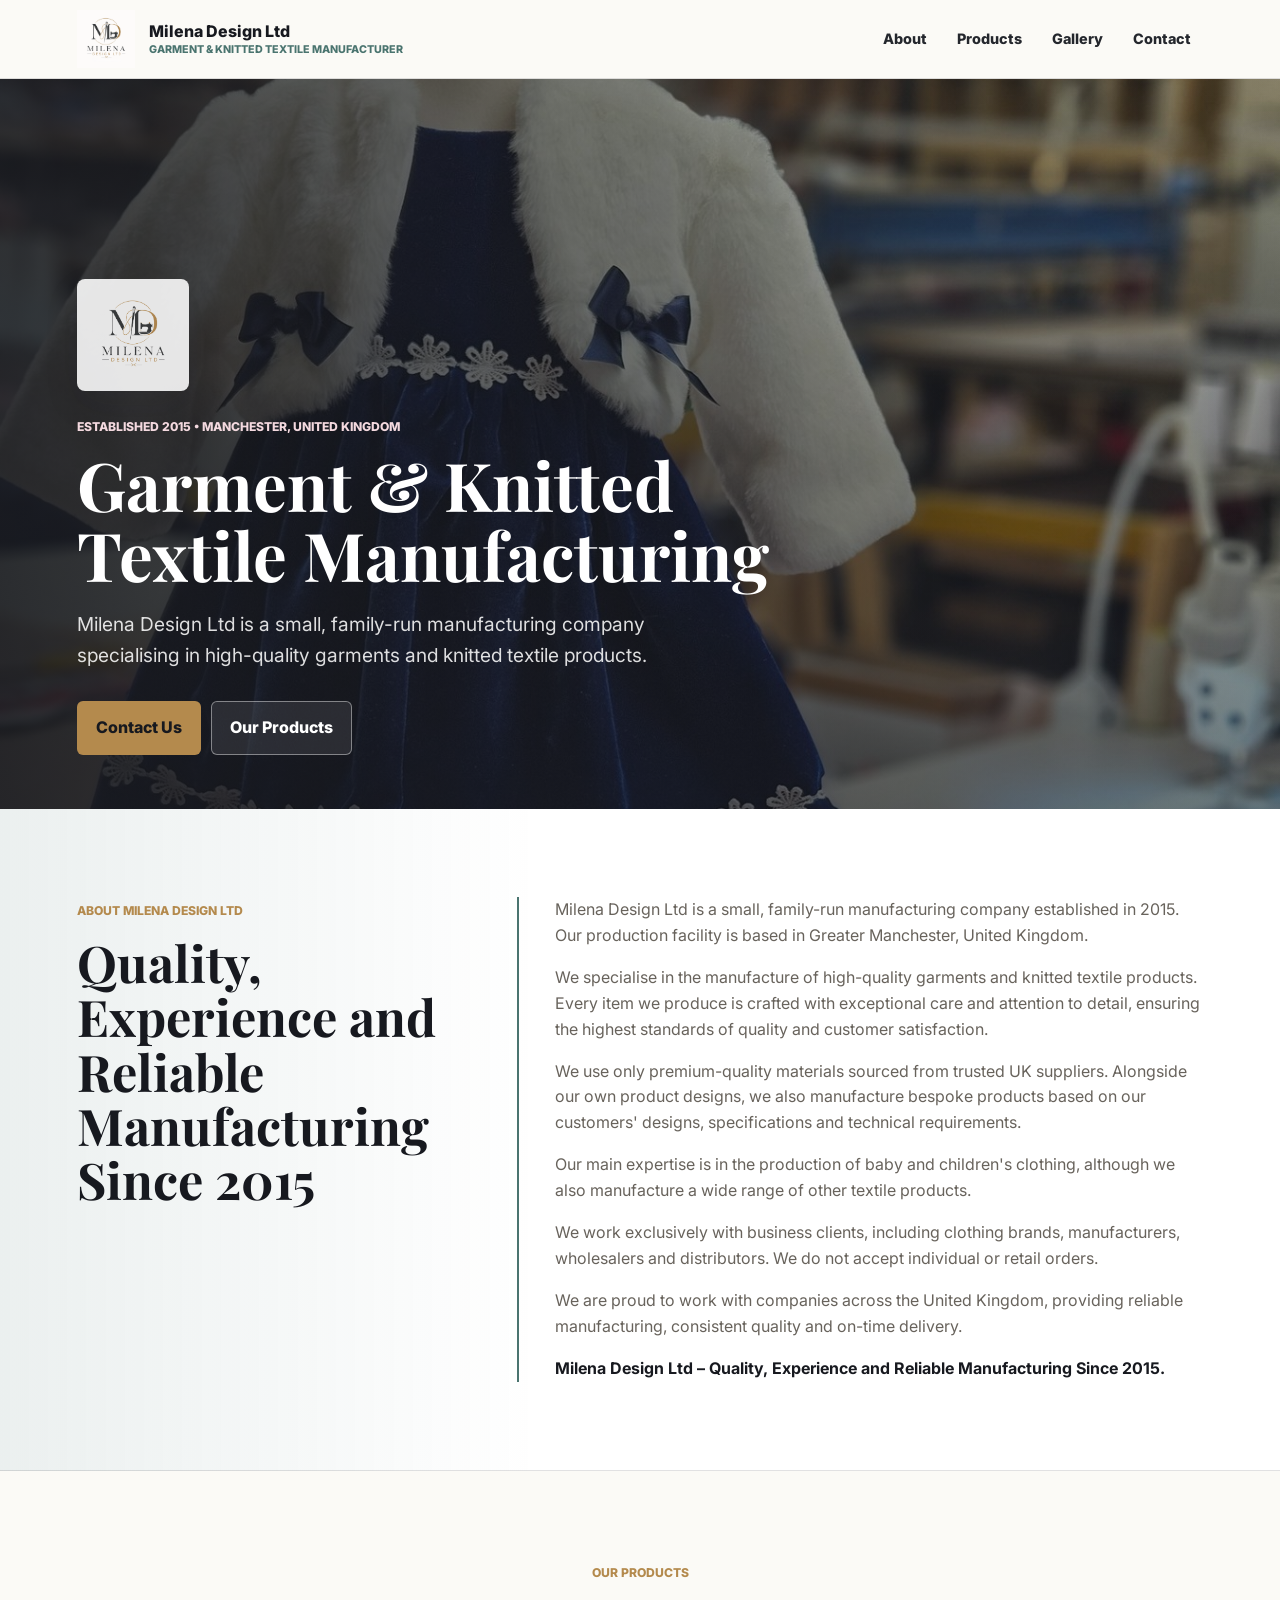
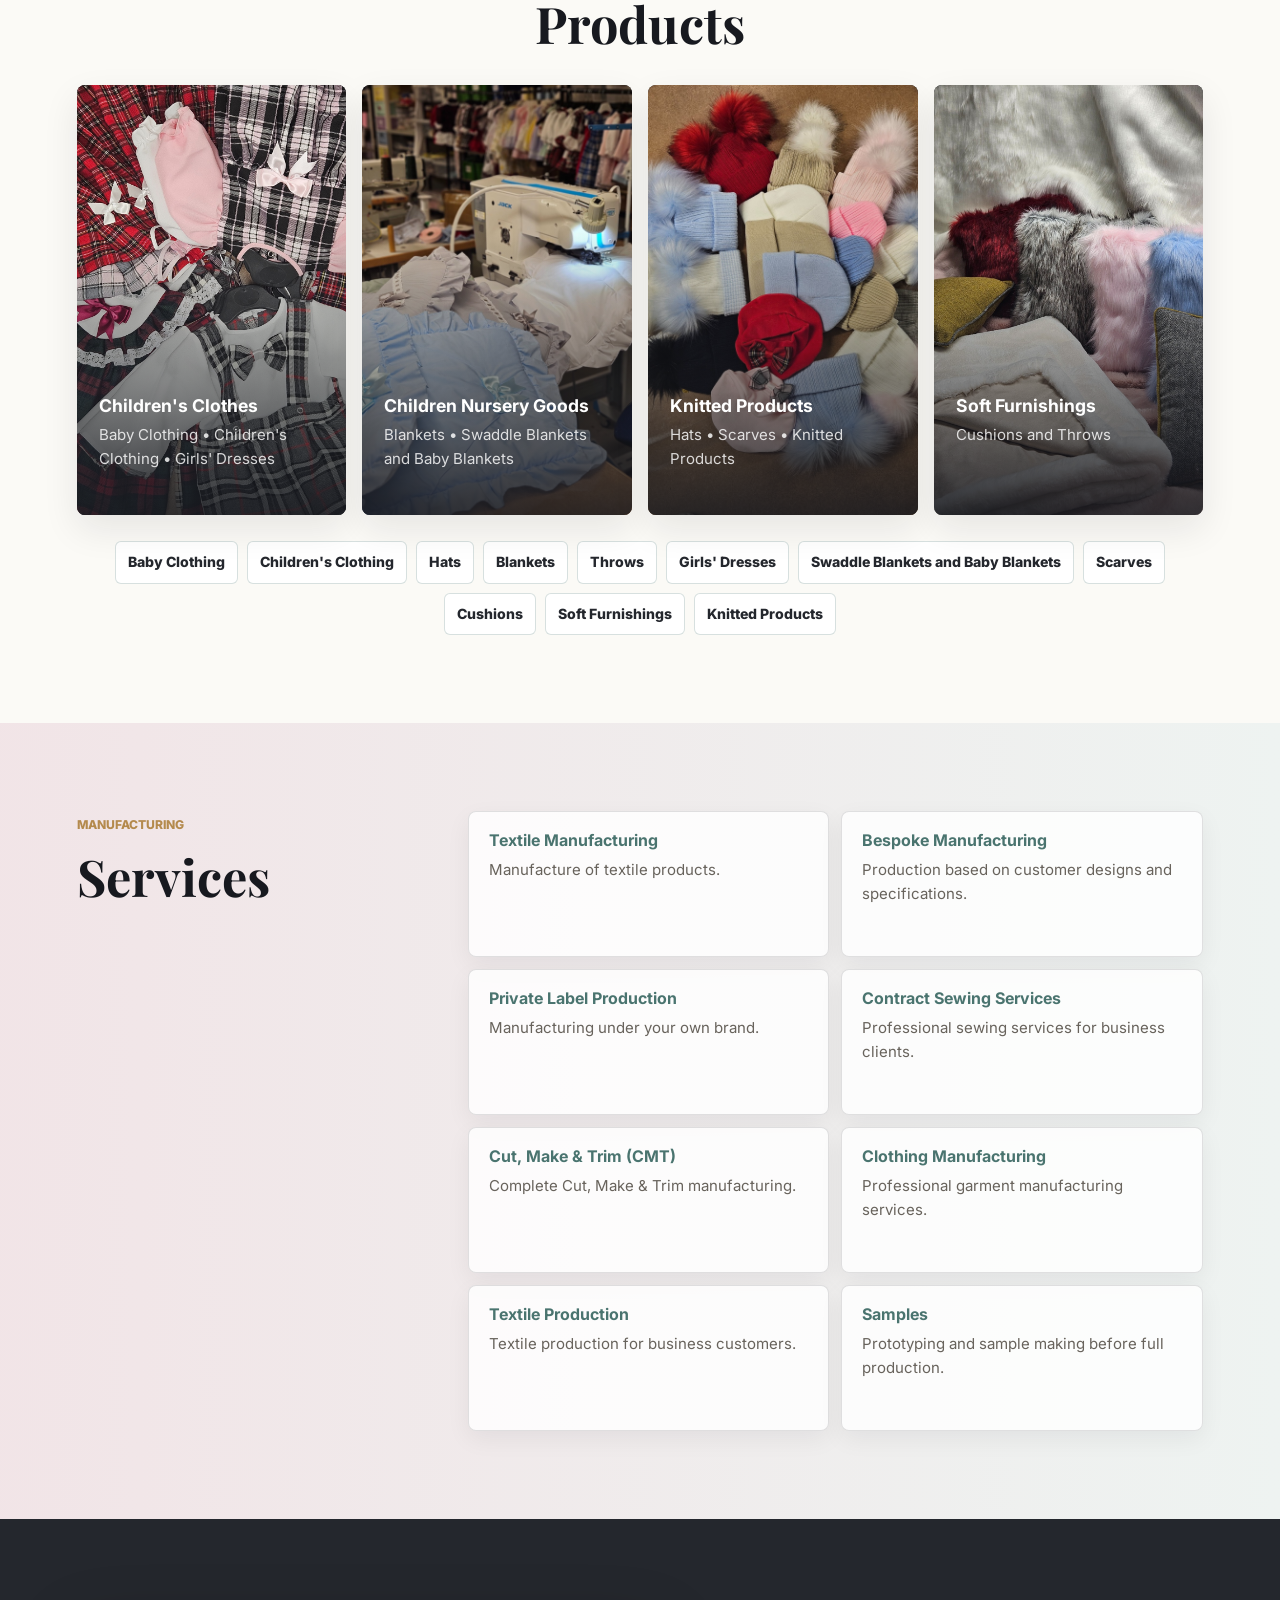
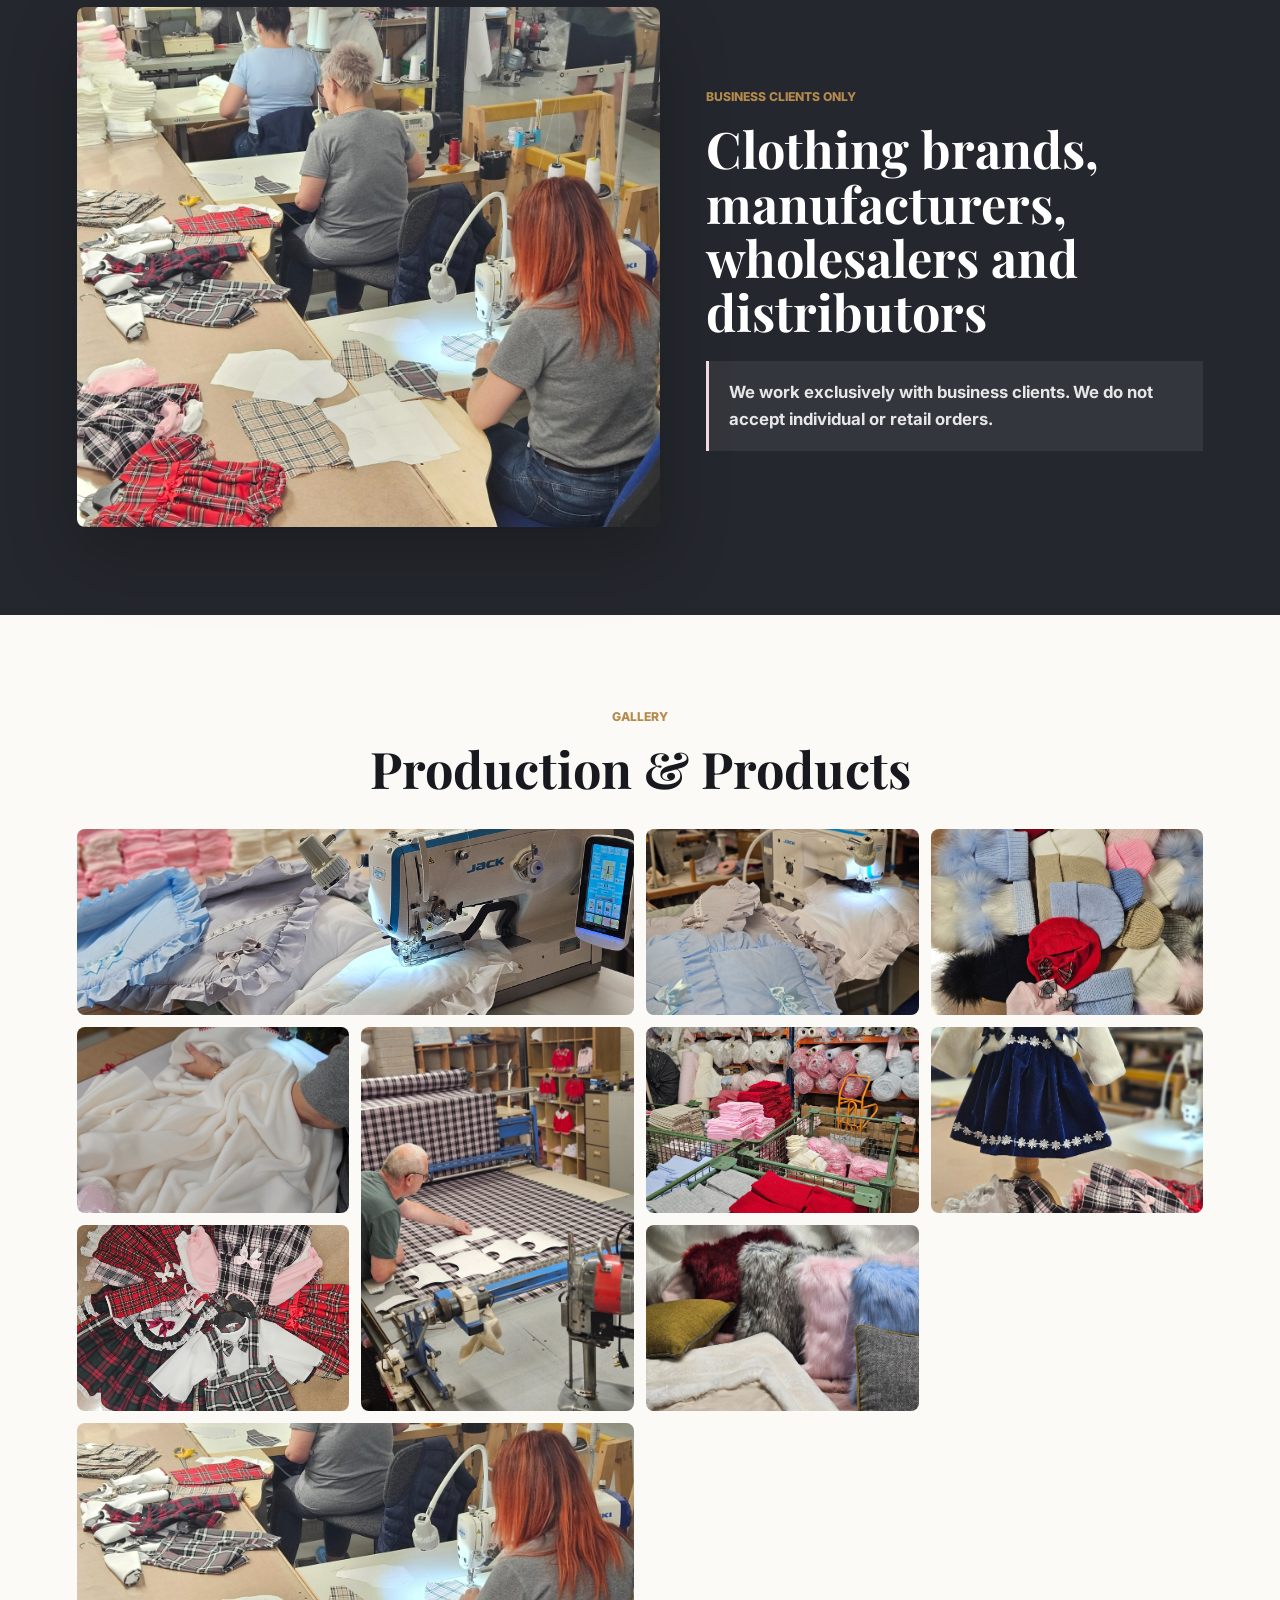
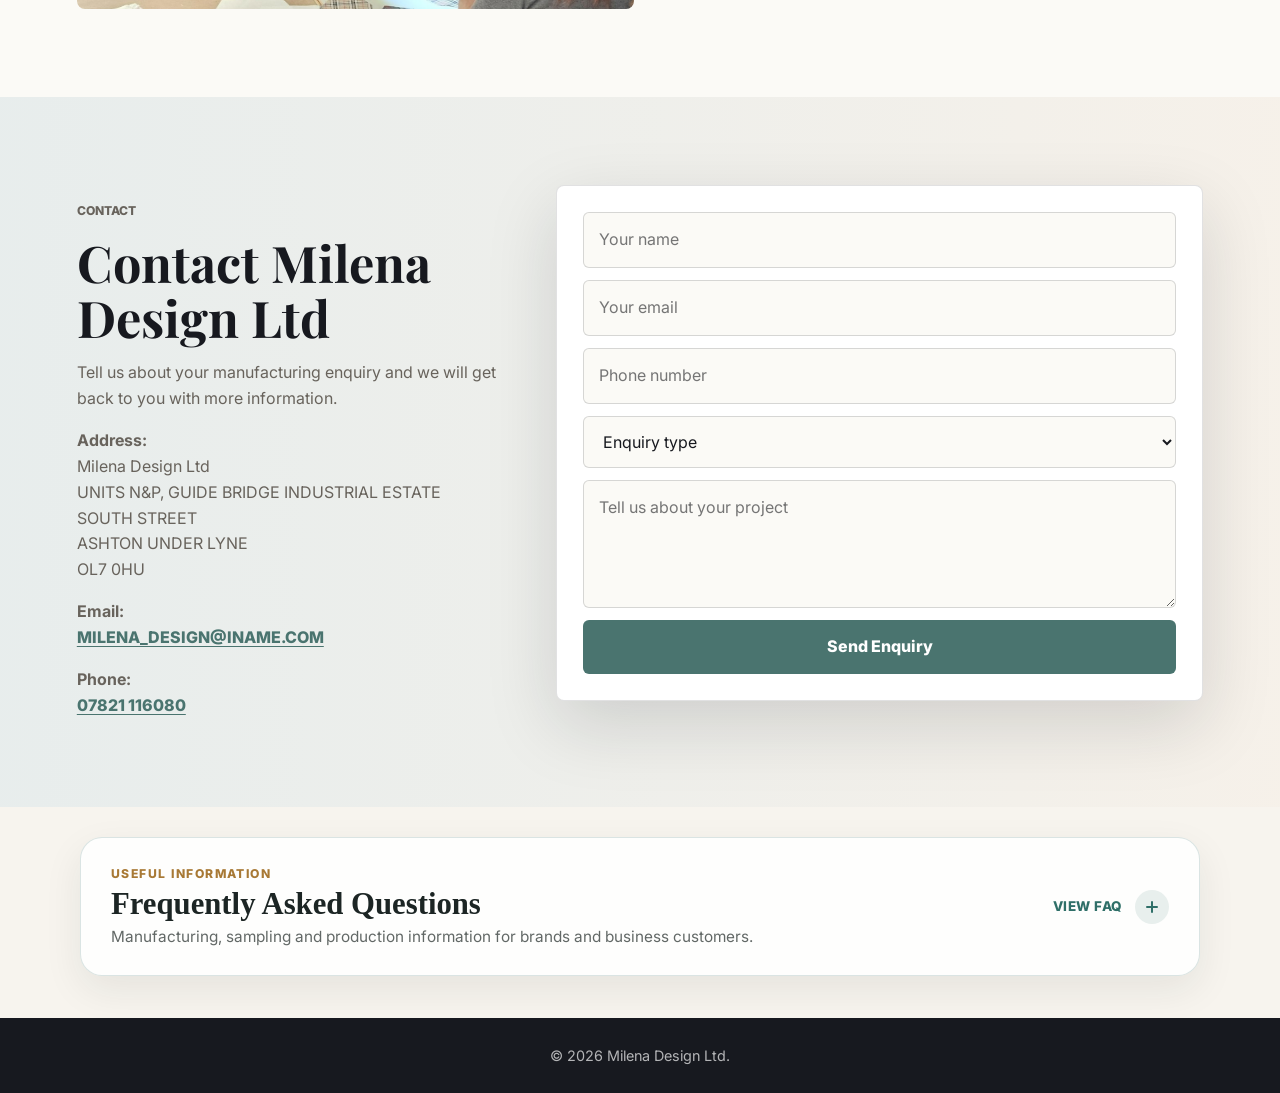
==== commit c6e88b02: "Add files via upload" ====
--- a/index.html
+++ b/index.html
@@ -21,7 +21,246 @@
 object-position:center 20%!important;
 }
 }
+
+  /* Professional nested FAQ accordion */
+  .faq-section {
+    padding: 30px 24px 42px;
+    background: #f7f4ee;
+  }
+  .faq-shell {
+    width: min(1120px, 100%);
+    margin: 0 auto;
+  }
+  .faq-master {
+    border: 1px solid rgba(53, 112, 105, 0.18);
+    border-radius: 22px;
+    background: rgba(255, 255, 255, 0.88);
+    box-shadow: 0 14px 38px rgba(24, 34, 33, 0.08);
+    overflow: hidden;
+  }
+  .faq-master-summary {
+    list-style: none;
+    cursor: pointer;
+    display: flex;
+    align-items: center;
+    justify-content: space-between;
+    gap: 28px;
+    padding: 26px 30px;
+    user-select: none;
+  }
+  .faq-master-summary::-webkit-details-marker,
+  .faq-item summary::-webkit-details-marker { display: none; }
+  .faq-master-copy { display: grid; gap: 4px; }
+  .faq-kicker {
+    color: #a87935;
+    font-size: 0.76rem;
+    font-weight: 800;
+    letter-spacing: 0.12em;
+    text-transform: uppercase;
+  }
+  .faq-title {
+    color: #1c2524;
+    font-family: Georgia, "Times New Roman", serif;
+    font-size: clamp(1.65rem, 2.4vw, 2.25rem);
+    font-weight: 700;
+    line-height: 1.1;
+  }
+  .faq-intro {
+    color: #626866;
+    font-size: 0.96rem;
+    line-height: 1.55;
+  }
+  .faq-master-toggle {
+    flex: 0 0 auto;
+    display: inline-flex;
+    align-items: center;
+    gap: 12px;
+    color: #2f6f68;
+    font-size: 0.84rem;
+    font-weight: 800;
+    letter-spacing: 0.04em;
+    text-transform: uppercase;
+  }
+  .faq-master-chevron,
+  .faq-item-icon {
+    position: relative;
+    width: 34px;
+    height: 34px;
+    border-radius: 50%;
+    background: rgba(47, 111, 104, 0.1);
+    transition: transform 0.22s ease, background-color 0.22s ease;
+  }
+  .faq-master-chevron::before,
+  .faq-master-chevron::after,
+  .faq-item-icon::before,
+  .faq-item-icon::after {
+    content: "";
+    position: absolute;
+    top: 50%;
+    left: 50%;
+    width: 12px;
+    height: 2px;
+    background: #2f6f68;
+    border-radius: 2px;
+    transform: translate(-50%, -50%);
+  }
+  .faq-master-chevron::after,
+  .faq-item-icon::after {
+    transform: translate(-50%, -50%) rotate(90deg);
+    transition: opacity 0.18s ease;
+  }
+  .faq-master[open] .faq-master-chevron {
+    transform: rotate(180deg);
+    background: rgba(47, 111, 104, 0.16);
+  }
+  .faq-master[open] .faq-master-chevron::after,
+  .faq-item[open] .faq-item-icon::after { opacity: 0; }
+  .faq-list {
+    border-top: 1px solid rgba(53, 112, 105, 0.14);
+    padding: 12px 18px 20px;
+    background: linear-gradient(180deg, rgba(247,250,249,0.72), rgba(255,255,255,0.95));
+  }
+  .faq-item { border-bottom: 1px solid rgba(53, 112, 105, 0.12); }
+  .faq-item:last-child { border-bottom: 0; }
+  .faq-item summary {
+    list-style: none;
+    cursor: pointer;
+    display: flex;
+    align-items: center;
+    justify-content: space-between;
+    gap: 20px;
+    padding: 19px 12px;
+    color: #243331;
+    font-size: 1rem;
+    font-weight: 750;
+    line-height: 1.4;
+    transition: color 0.2s ease, padding-left 0.2s ease;
+  }
+  .faq-item summary:hover {
+    color: #2f6f68;
+    padding-left: 16px;
+  }
+  .faq-item-icon {
+    width: 28px;
+    height: 28px;
+    flex: 0 0 28px;
+  }
+  .faq-item-icon::before,
+  .faq-item-icon::after { width: 10px; }
+  .faq-answer { padding: 0 56px 20px 12px; }
+  .faq-answer p {
+    margin: 0;
+    color: #5d6664;
+    font-size: 0.95rem;
+    line-height: 1.72;
+  }
+  @media (max-width: 700px) {
+    .faq-section { padding: 22px 14px 30px; }
+    .faq-master-summary {
+      align-items: flex-start;
+      padding: 22px 20px;
+    }
+    .faq-master-toggle-text { display: none; }
+    .faq-intro { font-size: 0.9rem; }
+    .faq-list { padding: 8px 12px 14px; }
+    .faq-item summary {
+      padding: 17px 8px;
+      font-size: 0.95rem;
+    }
+    .faq-answer { padding: 0 42px 18px 8px; }
+  }
+
 </style>
+
+  <script type="application/ld+json">
+{
+    "@context": "https://schema.org",
+    "@type": "FAQPage",
+    "mainEntity": [
+        {
+            "@type": "Question",
+            "name": "Do you offer private label clothing manufacturing?",
+            "acceptedAnswer": {
+                "@type": "Answer",
+                "text": "Yes. Milena Design Ltd provides private label clothing manufacturing for fashion brands, retailers, wholesalers and business customers across the UK. We manufacture garments to customer designs, specifications and branding requirements."
+            }
+        },
+        {
+            "@type": "Question",
+            "name": "Can you manufacture baby clothing and nursery textile products?",
+            "acceptedAnswer": {
+                "@type": "Answer",
+                "text": "Yes. We specialise in baby clothing manufacturing and can also produce nursery textile products, knitted babywear, blankets, soft furnishings and related textile items for business customers."
+            }
+        },
+        {
+            "@type": "Question",
+            "name": "Do you manufacture children's clothing?",
+            "acceptedAnswer": {
+                "@type": "Answer",
+                "text": "Yes. We manufacture children's clothing, knitted garments, dresses, jumpers, accessories and other textile products according to supplied designs and specifications."
+            }
+        },
+        {
+            "@type": "Question",
+            "name": "Do you provide sampling and prototype development?",
+            "acceptedAnswer": {
+                "@type": "Answer",
+                "text": "Yes. Our sampling service supports fit testing, design approval, construction checks and production planning before full manufacturing begins."
+            }
+        },
+        {
+            "@type": "Question",
+            "name": "Do you offer Cut, Make and Trim (CMT) services?",
+            "acceptedAnswer": {
+                "@type": "Answer",
+                "text": "Yes. We provide Cut, Make and Trim (CMT) manufacturing services for brands and businesses that require reliable garment production in the UK."
+            }
+        },
+        {
+            "@type": "Question",
+            "name": "Can you manufacture bespoke textile products?",
+            "acceptedAnswer": {
+                "@type": "Answer",
+                "text": "Yes. We offer bespoke textile manufacturing based on customer designs, technical specifications, fabrics and production requirements."
+            }
+        },
+        {
+            "@type": "Question",
+            "name": "Do you work with start-up clothing brands?",
+            "acceptedAnswer": {
+                "@type": "Answer",
+                "text": "Yes. We support established businesses and start-up clothing brands with sampling, small production runs, private label manufacturing and ongoing garment production."
+            }
+        },
+        {
+            "@type": "Question",
+            "name": "Where is Milena Design Ltd located?",
+            "acceptedAnswer": {
+                "@type": "Answer",
+                "text": "Milena Design Ltd is based in Ashton-under-Lyne, Tameside, Greater Manchester. We provide UK garment manufacturing, textile production and contract sewing services for business customers."
+            }
+        },
+        {
+            "@type": "Question",
+            "name": "Do you manufacture knitted textile products?",
+            "acceptedAnswer": {
+                "@type": "Answer",
+                "text": "Yes. We manufacture knitted textile products, knitwear, babywear, children's garments, blankets and selected soft furnishing products."
+            }
+        },
+        {
+            "@type": "Question",
+            "name": "Who do you work with?",
+            "acceptedAnswer": {
+                "@type": "Answer",
+                "text": "We work exclusively with business customers, including clothing brands, manufacturers, wholesalers, retailers and distributors. We do not provide retail or individual made-to-measure services."
+            }
+        }
+    ]
+}
+  </script>
+
 </head>
 <body>
 <header class="site-header">
@@ -219,6 +458,79 @@
   </section>
 </main>
 
+
+  <!-- SEO FAQ section -->
+  <section class="faq-section" id="faq">
+    <div class="faq-shell">
+      <details class="faq-master">
+        <summary class="faq-master-summary">
+          <span class="faq-master-copy">
+            <span class="faq-kicker">Useful information</span>
+            <span class="faq-title">Frequently Asked Questions</span>
+            <span class="faq-intro">Manufacturing, sampling and production information for brands and business customers.</span>
+          </span>
+          <span class="faq-master-toggle" aria-hidden="true">
+            <span class="faq-master-toggle-text">View FAQ</span>
+            <span class="faq-master-chevron"></span>
+          </span>
+        </summary>
+        <div class="faq-list">
+
+          <details class="faq-item">
+            <summary>Do you offer private label clothing manufacturing?<span class="faq-item-icon" aria-hidden="true"></span></summary>
+            <div class="faq-answer"><p>Yes. Milena Design Ltd provides private label clothing manufacturing for fashion brands, retailers, wholesalers and business customers across the UK. We manufacture garments to customer designs, specifications and branding requirements.</p></div>
+          </details>
+
+          <details class="faq-item">
+            <summary>Can you manufacture baby clothing and nursery textile products?<span class="faq-item-icon" aria-hidden="true"></span></summary>
+            <div class="faq-answer"><p>Yes. We specialise in baby clothing manufacturing and can also produce nursery textile products, knitted babywear, blankets, soft furnishings and related textile items for business customers.</p></div>
+          </details>
+
+          <details class="faq-item">
+            <summary>Do you manufacture children's clothing?<span class="faq-item-icon" aria-hidden="true"></span></summary>
+            <div class="faq-answer"><p>Yes. We manufacture children's clothing, knitted garments, dresses, jumpers, accessories and other textile products according to supplied designs and specifications.</p></div>
+          </details>
+
+          <details class="faq-item">
+            <summary>Do you provide sampling and prototype development?<span class="faq-item-icon" aria-hidden="true"></span></summary>
+            <div class="faq-answer"><p>Yes. Our sampling service supports fit testing, design approval, construction checks and production planning before full manufacturing begins.</p></div>
+          </details>
+
+          <details class="faq-item">
+            <summary>Do you offer Cut, Make and Trim (CMT) services?<span class="faq-item-icon" aria-hidden="true"></span></summary>
+            <div class="faq-answer"><p>Yes. We provide Cut, Make and Trim (CMT) manufacturing services for brands and businesses that require reliable garment production in the UK.</p></div>
+          </details>
+
+          <details class="faq-item">
+            <summary>Can you manufacture bespoke textile products?<span class="faq-item-icon" aria-hidden="true"></span></summary>
+            <div class="faq-answer"><p>Yes. We offer bespoke textile manufacturing based on customer designs, technical specifications, fabrics and production requirements.</p></div>
+          </details>
+
+          <details class="faq-item">
+            <summary>Do you work with start-up clothing brands?<span class="faq-item-icon" aria-hidden="true"></span></summary>
+            <div class="faq-answer"><p>Yes. We support established businesses and start-up clothing brands with sampling, small production runs, private label manufacturing and ongoing garment production.</p></div>
+          </details>
+
+          <details class="faq-item">
+            <summary>Where is Milena Design Ltd located?<span class="faq-item-icon" aria-hidden="true"></span></summary>
+            <div class="faq-answer"><p>Milena Design Ltd is based in Ashton-under-Lyne, Tameside, Greater Manchester. We provide UK garment manufacturing, textile production and contract sewing services for business customers.</p></div>
+          </details>
+
+          <details class="faq-item">
+            <summary>Do you manufacture knitted textile products?<span class="faq-item-icon" aria-hidden="true"></span></summary>
+            <div class="faq-answer"><p>Yes. We manufacture knitted textile products, knitwear, babywear, children's garments, blankets and selected soft furnishing products.</p></div>
+          </details>
+
+          <details class="faq-item">
+            <summary>Who do you work with?<span class="faq-item-icon" aria-hidden="true"></span></summary>
+            <div class="faq-answer"><p>We work exclusively with business customers, including clothing brands, manufacturers, wholesalers, retailers and distributors. We do not provide retail or individual made-to-measure services.</p></div>
+          </details>
+
+        </div>
+      </details>
+    </div>
+  </section>
+
 <footer class="site-footer">
   <p class="copyright">© 2026 Milena Design Ltd.</p>
 </footer>
